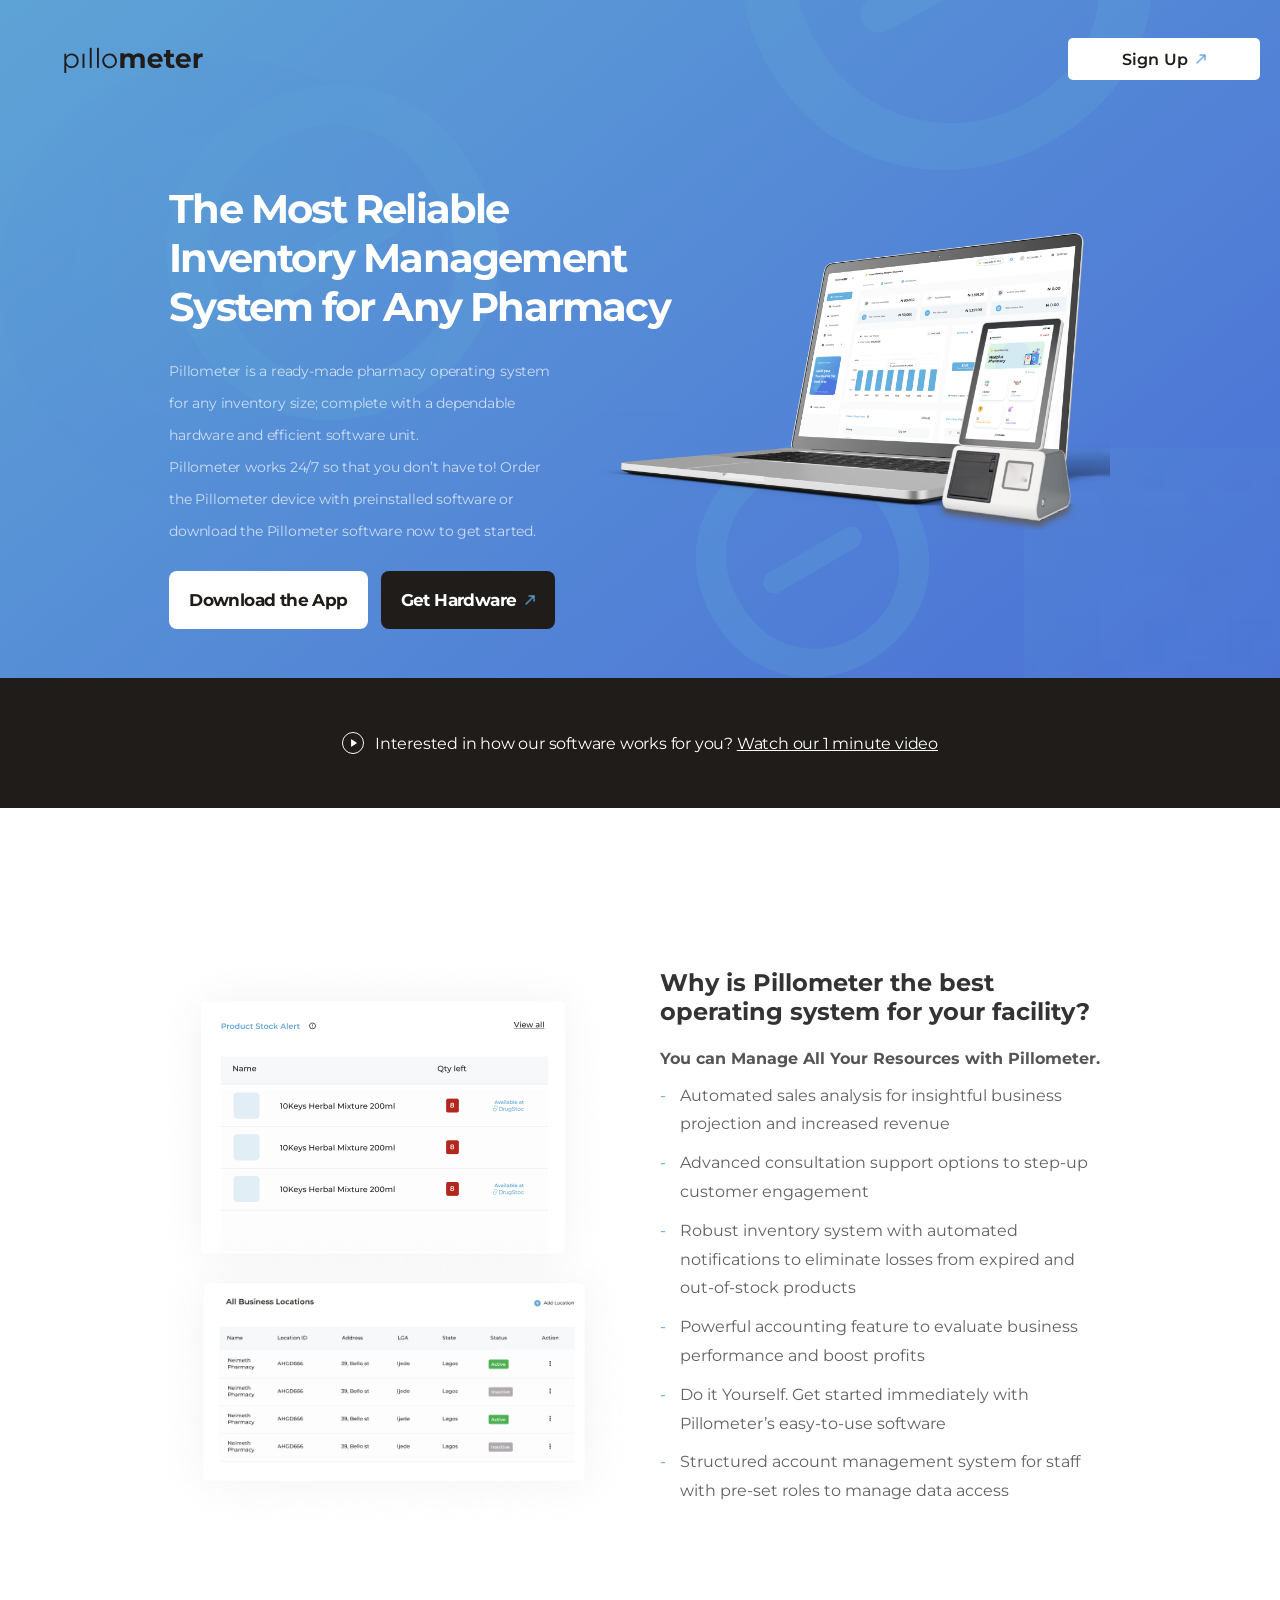
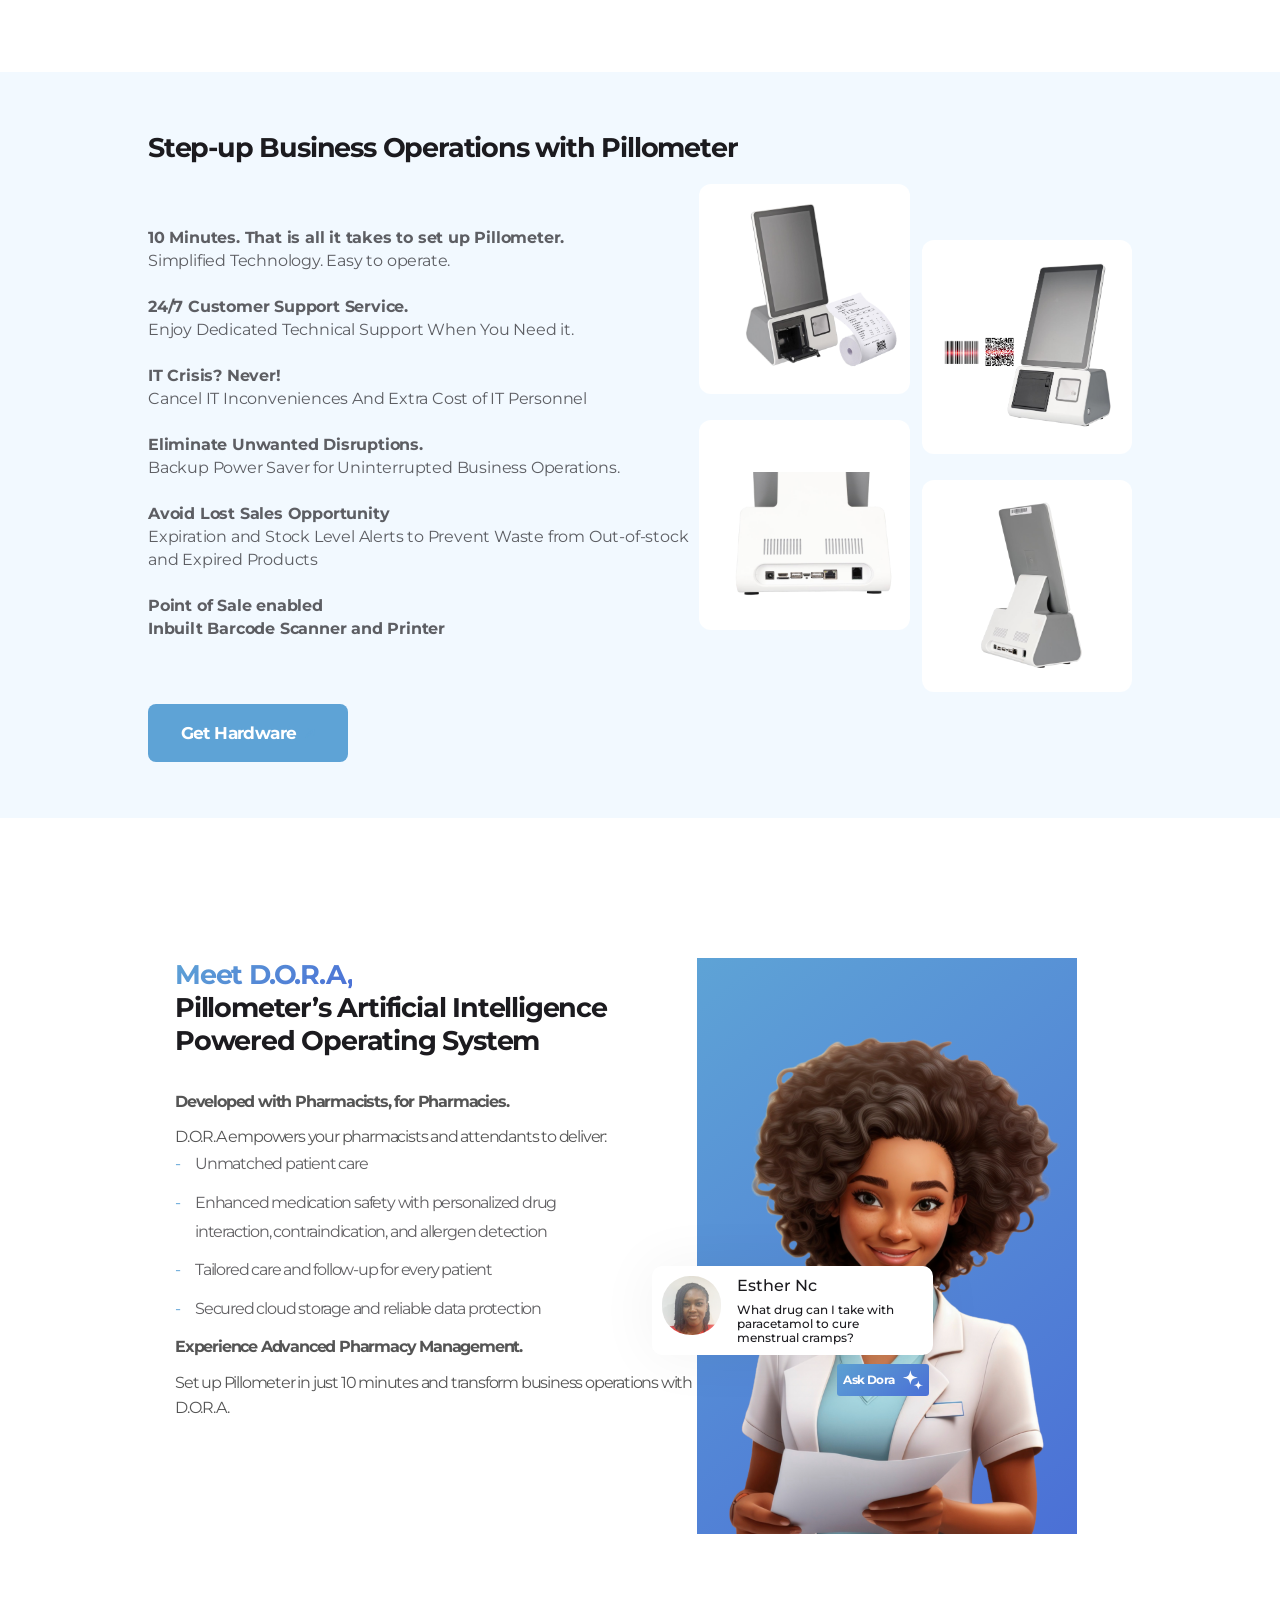
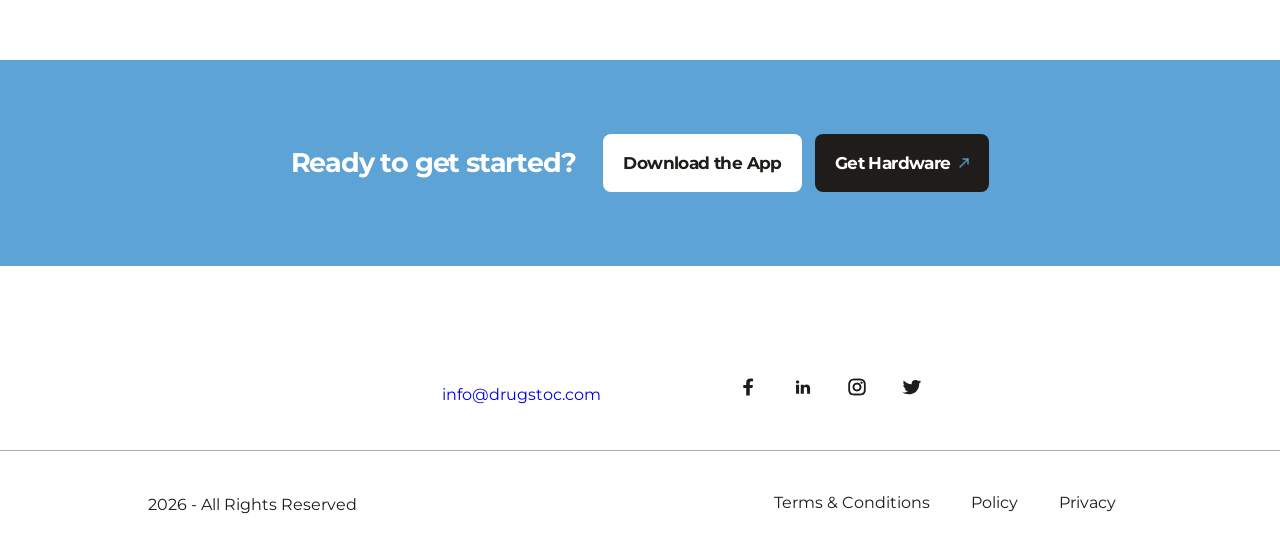
==== index.html @ f0942d3d "fix: sign up button on mobile view opening appropriate link and ask dora button fully clickable" ====
<!doctype html>
<html lang="en">
  <head>
    <meta charset="utf-8" />
    <link rel="icon" href="public/favicon.ico" />
    <title>Pillometer</title>
    <meta name="viewport" content="width=device-width, initial-scale=1.0, maximum-scale=1.0, user-scalable=no">
    <meta name="theme-color" content="#000000" />
    <meta
      name="description"
      content="Discover Pillometer, the ultimate pharmacy operating system designed for seamless inventory management. Watch our video to see how it can transform your pharmacy's efficiency."
    />
    <link rel="stylesheet" type="text/css" href="./css/index.css" />
  </head>
  <body>
    <div class="pillometer-landing">
      <div>
        <div class="mobile__header">
          <img src="public/images/img_v1_wordmark_dark.svg" alt="Brand Image" class="mobile__logo" />
          <button
            class="mobile__header__button"
            onclick="
              window.open(
                'https://admin.pillometer.com/select-signup',
                '_blank'
              )
            "
          >
            Sign Up &nbsp; <img src="public/images/vector.png" width="5" height="5" alt="" title=""/>
          </button>
        </div>
        <!-- hero section -->
        <div class="hero">
          <div class="row-pillometer">
            <div class="stack-view">
              <div class="column-view">
                <div class="column container-xs">
                  <img src="public/images/img_group_48096270.png" alt="Image" class="column__image" />
                </div>
                <div class="section-3">
                  <div class="section__view"></div>
                  <div class="section__content-2">
                    <div class="section__header">
                      <img src="public/images/img_v1_wordmark_dark.svg" alt="Brand Image" class="section__logo" />
                      <button
                        class="section__preorder-button ui button material_theme_sys_light_on_primary size-xs fill"
                        onclick="
                          window.open(
                            'https://admin.pillometer.com/select-signup',
                            '_blank'
                          )
                        "
                      >
                        Sign Up &nbsp; <img src="public/images/vector.png" width="10" height="10" alt="" title=""/>
                      </button>
                    </div>
                    <div class="container-xs">
                      <div class="section__description-column">
                        <h1 class="section__title ui heading size-heading4xl">
                          The Most Reliable<br />Inventory Management<br />System for Any Pharmacy
                        </h1>
                        <p class="section__subtitle ui text size-text2xl">
                          Pillometer is a ready-made pharmacy operating system for any inventory size; complete with a
                          dependable hardware and efficient software unit.<br />
                          Pillometer works 24/7 so that you don’t have to! Order the Pillometer device with preinstalled software or 
                          download the Pillometer software now to get started.
                        </p>
                        <div class="call-to-action__buttons">
                          <button
                            class="services-section__button ui button material_theme_sys_light_on_primary size-sm fill round"
                            onclick="openAppropriateLink()"
                          >
                            Download the App
                          </button>
                          <button
                            class="services-section__button ui button re_branding_colors_rebranding_color_black size-sm fill round"
                            onclick="
                              window.open(
                                'https://forms.gle/WuCHsr2H6U8ATSou6',
                                '_blank'
                              )
                            "
                          >
                            Get Hardware &nbsp; <img src="public/images/vector.png" width="10" height="10" alt="" title=""/>
                          </button>
                        </div>
                        <div class="mobile-hero-images">
                          <img src="public/images/img_186_copy_1.png" class="mobile-laptop-img" />
                          <img src="public/images/img_pillometer_device.png" class="mobile-pillometer-img" />
                        </div>
                      </div>
                    </div>
                  </div>
                </div>
              </div>
              <div class="hero-images">
                <div class="column-1">
                  <img src="public/images/img_186_copy_1.png" alt="Image Copy" class="laptop-image" />
                  <img src="public/images/img_group_48096268.svg" alt="Primary Image" class="column__image--bottom" />
                </div>
                <img src="public/images/img_ellipse_37.png" alt="Image" class="image_two" />
              </div>
              <img src="public/images/img_group_48096268.svg" alt="Image Three" class="image__three" />
              <img
                src="public/images/img_pillometer_device.png"
                alt="Pillometer Image"
                class="pillometer__device-image"
              />
            </div>
          </div>
        </div>

        <!-- video explanation section -->
        <div class="row_one">
          <div class="section">
            <div class="section__menu">
              <img src="public/images/img_overflow_menu.svg" alt="Overflow Menu Image" class="section__menu-icon" />
              <p class="section__description-1 ui text size-textxl">
                <span class="section__description-span-4"> Interested in how our software works for you?&nbsp;</span>
                <a href="#" class="section__description-span-5"> Watch our 1 minute video</a>
              </p>
            </div>
          </div>
        </div>

        <!-- product alert section -->
        <div class="row_two container">
          <div class="left">
            <img src="public/images/product-stock.png" class="product-stock" alt="Image 1">
            <img src="public/images/business-loc.png" class="business-loc" alt="Image 2">
          </div>
          <div class="right">
            <h2>Why is Pillometer the best operating system for your facility?</h2>
            <p class="bold-text">You can Manage All Your Resources with Pillometer.</p>
            <ul class="unordered-list">
              <li>Automated sales analysis for insightful business projection and increased revenue</li>
              <li>Advanced consultation support options to step-up customer engagement</li>
              <li>Robust inventory system with automated notifications to eliminate losses from expired and out-of-stock products</li>
              <li>Powerful accounting feature to evaluate business performance and boost profits</li>
              <li>Do it Yourself. Get started immediately with Pillometer’s easy-to-use software</li>
              <li>Structured account management system for staff with pre-set roles to manage data access</li>
            </ul>
          </div>
        </div>
        
        <!-- services overview section -->
        <div class="row_three">
          <div class="services">
            <div class="services-section container-xs">
              <div class="services-section__column">
                
                <div class="services-section__images-row-mobile">
                  <div class="services-section__images-column">
                    <div class="services-section__image-container">
                      <img
                        src="public/images/img_printer_2022_03_24_10_12_53.png"
                        alt="Printer Image"
                        class="services-section__image--printer"
                      />
                    </div>
                    <div class="services-section__image-container-1">
                      <img
                        src="public/images/img_photo_2022_03_24_10_12_53.png"
                        alt="Photo Image"
                        class="services-section__image--photo"
                      />
                    </div>
                  </div>
                  <div class="services-section__images-column-1">
                    <div class="services-section__image-container-2">
                      <img
                        src="public/images/img_scanner_2022_03_24_10_12_53.png"
                        alt="Scanner Image"
                        class="services-section__image--scanner"
                      />
                    </div>
                    <div class="services-section__image-container-3">
                      <img
                        src="public/images/img_photo_2022_03_24_10_12_51.png"
                        alt="Second Photo Image"
                        class="services-section__image--photo-1"
                      />
                    </div>
                  </div>
                </div>

                <h2 class="services-section__title ui heading size-heading3xl">
                  Step-up Business Operations with Pillometer
                </h2>
                <div class="services-section__content">
                  <div class="services-section__content-column">
                    <p class="description__text ui text size-textxl">
                      <span class="services-section__description-span">
                        10 Minutes. That is all it takes to set up Pillometer.<br
                      /></span>
                      <span class="services-section__description-span-1">
                        Simplified Technology. Easy to operate.<br /><br
                      /></span>
                      <span class="services-section__description-span"> 24/7 Customer Support Service. <br /></span>
                      <span class="services-section__description-span-1">
                        Enjoy Dedicated Technical Support When You Need it.<br /><br
                      /></span>
                      <span class="services-section__description-span"> IT Crisis? Never!<br /></span>
                      <span class="services-section__description-span-1">
                        Cancel IT Inconveniences And Extra Cost of IT Personnel<br /><br
                      /></span>
                      <span class="services-section__description-span"> Eliminate Unwanted Disruptions. <br /></span>
                      <span class="services-section__description-span-1">
                        Backup Power Saver for Uninterrupted Business Operations.<br /><br
                      /></span>
                      <span class="services-section__description-span"> Avoid Lost Sales Opportunity <br /></span>
                      <span class="services-section__description-span-1">
                        Expiration and Stock Level Alerts to Prevent Waste from Out-of-stock and Expired Products<br /><br
                      /></span>
                      <span class="services-section__description-span">
                        Point of Sale enabled<br />Inbuilt Barcode Scanner and Printer<br
                      /></span>
                    </p>
                  </div>
                  <div class="services-section__images-row">
                    <div class="services-section__images-column">
                      <div class="services-section__image-container">
                        <img
                          src="public/images/img_printer_2022_03_24_10_12_53.png"
                          alt="Printer Image"
                          class="services-section__image--printer"
                        />
                      </div>
                      <div class="services-section__image-container-1">
                        <img
                          src="public/images/img_photo_2022_03_24_10_12_53.png"
                          alt="Photo Image"
                          class="services-section__image--photo"
                        />
                      </div>
                    </div>
                    <div class="services-section__images-column-1">
                      <div class="services-section__image-container-2">
                        <img
                          src="public/images/img_scanner_2022_03_24_10_12_53.png"
                          alt="Scanner Image"
                          class="services-section__image--scanner"
                        />
                      </div>
                      <div class="services-section__image-container-3">
                        <img
                          src="public/images/img_photo_2022_03_24_10_12_51.png"
                          alt="Second Photo Image"
                          class="services-section__image--photo-1"
                        />
                      </div>
                    </div>
                  </div>
                </div>
                <button
                  class="services-section__button ui button re_branding_colors_rebranding_color size-sm fill round"
                  onclick="
                    window.open(
                      'https://forms.gle/WuCHsr2H6U8ATSou6',
                      '_blank'
                    )
                  "
                >
                  Get Hardware &nbsp; <img src="public/images/vector.png" width="10" height="10" alt="" title=""/>
                </button>
              </div>
            </div>
          </div>
        </div>

        <!-- ai introduction section -->
        <div class="row_four">
          <div class="section-2 container-xs">
            <div class="section__description ui">
              <h2 class="ui heading size-heading3xl">
                <span class="section__description-span">
                  Meet D.O.R.A, <br />
                </span>
                <span>Pillometer’s Artificial Intelligence Powered Operating System</span>
              </h2>
              <p class="description ui text size-textxl">
                <p class="bold-text">Developed with Pharmacists, for Pharmacies.</p>
                <p class="description-text">D.O.R.A empowers your pharmacists and attendants to deliver:</p>
                <ul class="unordered-list description-list">
                  <li>Unmatched patient care</li>
                  <li>Enhanced medication safety with personalized drug interaction, contraindication, and allergen detection</li>
                  <li>Tailored care and follow-up for every patient</li>
                  <li>Secured cloud storage and reliable data protection</li>
                </ul>
                <p class="bold-text">Experience Advanced Pharmacy Management.</p>
                <p class="description-text">Set up Pillometer in just 10 minutes and transform business operations with D.O.R.A.</p>
              </p>
            </div>
            <div class="section__content-1">
              <div class="section__content__stack">
                <img src="public/images/img_rectangle_16.png" alt="Feature Image" class="section__content__image" />
                <div class="section__content__actions" id="ask-dora-container">
                  <button id="ask-dora-button" class="section__content__button ui button heading size-heading2xl">Ask Dora</button>
                  <img src="public/images/img_christmas_stars.svg" alt="" class="section__content__icon" aria-hidden="true" />
                </div>
              </div>
              <div class="section__testimonials-1">
                <div class="section__testimonials__column--image">
                  <img src="public/images/img_whatsapp_image_2024_04_04.png" alt="Whatsapp Image" class="section__testimonials__image" />
                </div>
                <div class="section__testimonials__column--text">
                  <p class="section__testimonials__author ui text size-textxl">Esther Nc</p>
                  <h4 class="section__testimonials__message ui heading size-textlg">
                    What drug can I take with paracetamol to cure menstrual cramps?
                  </h4>
                </div>
              </div>
            </div>
          </div>
        </div>

        <!-- call to action section -->
        <div class="row_five">
          <div class="cta">
            <div class="call-to-action container-xs">
              <h2 class="call-to-action__title ui heading size-heading3xl">Ready to get started?</h2>
              <div class="call-to-action__buttons">
                <button
                  class="services-section__button ui button material_theme_sys_light_on_primary size-sm fill round"
                  onclick="openAppropriateLink()"
                >
                  Download the App
                </button>
                <button
                  class="services-section__button ui button re_branding_colors_rebranding_color_black size-sm fill round"
                  onclick="
                    window.open(
                      'https://forms.gle/WuCHsr2H6U8ATSou6',
                      '_blank'
                    )
                  "
                >
                  Get Hardware &nbsp; <img src="public/images/vector.png" width="10" height="10" alt="" title=""/>
                </button>
              </div>
            </div>
          </div>
        </div>
      </div>

      <!-- footer section -->
      <footer class="footer">
        <div class="footer__contact-info">
          <p class="footer__email ui text size-textxl"><a href="mailto:info@drugstoc.com">info@drugstoc.com</a></p>
          <div class="footer__social-media">
            <img
              src="public/images/img_facebook.svg"
              onclick="
                window.open(
                  'https://www.facebook.com/drugstocehub/',
                  '_blank'
                )
              "
              alt="Facebook Icon"
              class="footer__icon--facebook" />
            <img
              src="public/images/img_link.svg"
              onclick="
                window.open(
                  'https://ng.linkedin.com/company/drugstoc',
                  '_blank'
                )
              "
              alt="Linkedin Icon"
              class="footer__icon--linkedin" />
            <img
              src="public/images/img_info.svg"
              onclick="
                window.open(
                  'https://www.instagram.com/drugstoc/?hl=en',
                  '_blank'
                )
              "
              alt="Instagram Icon"
              class="footer__icon--linkedin" />
            <img
              src="public/images/img_trash.svg"
              onclick="
                window.open(
                  'https://twitter.com/DrugStocHQ',
                  '_blank'
                )
              "
              alt="Twitter Icon"
              class="footer__icon--facebook" />
            <!-- <img src="public/images/img_profile.svg" alt="Profile Icon" class="footer__icon--facebook" /> -->
          </div>
        </div>
        <div class="footer__divider"></div>
        <div class="footer__column--legal container-xs">
          <div class="footer__legal-info">
            <p id="footer-year" class="footer__copyright ui text size-textxl"></p>
            <ul class="footer__links">
              <li>
                <a href="#" class="terms-link-link">
                  <p class="ui text size-textxl">Terms & Conditions</p>
                </a>
              </li>
              <li>
                <a href="Policy" target="_blank" rel="noreferrer">
                  <p class="ui text size-textxl">Policy</p>
                </a>
              </li>
              <li>
                <a href="Privacy" target="_blank" rel="noreferrer" class="privacy-link-link">
                  <p class="ui text size-textxl">Privacy</p>
                </a>
              </li>
            </ul>
          </div>
        </div>
      </footer>
    </div>
  </body>

  <script>
    document.getElementById('footer-year').innerHTML = `${new Date().getFullYear()} - All Rights Reserved`;
    
    const resizeActionsBottomPosition = () => {
      const actions = document.querySelector('.section__content__actions');
      const button = document.getElementById('ask-dora-button');
      let bottomPosition;

      if (button.innerText === 'Restart') {
        if (window.innerWidth >= 1700) {
          bottomPosition = '4%';
        } else if (window.innerWidth <= 550) {
          bottomPosition = '11%';
        } else if (window.innerWidth <= 800) {
          bottomPosition = '8%';
        } else if (window.innerWidth <= 1050) {
          bottomPosition = '6.5%';
        } else {
          bottomPosition = '8%';
        }
      } else {
        if (window.innerWidth <= 550) {
          bottomPosition = '30%';
        } else if (window.innerWidth <= 800) {
          bottomPosition = '23%';
        } else {
          bottomPosition = '24%';
        }
      }
      actions.style.bottom = bottomPosition;
    };

    document.getElementById('ask-dora-container').addEventListener('click', function() {
      const sectionContent = document.querySelector('.section__content-1');
      const button = document.getElementById('ask-dora-button');

      if (button.innerText === 'Ask Dora') {
        // Add new testimonial
        const newTestimonial = document.createElement('div');
        newTestimonial.className = 'section__testimonials-2 fade-in';
        newTestimonial.innerHTML = `
          <div class="section__testimonials__column--image">
            <img src="public/images/img_rectangle_16_copy.png" alt="Whatsapp Image" class="section__testimonials__image" />
          </div>
          <div class="section__testimonials__column--text">
            <p class="section__testimonials__author ui text size-textxl">Dora</p>
            <h4 class="section__testimonials__message ui heading size-textlg">
              Felvin is a very good option, given that the patient is below 40 years.
            </h4>
          </div>
        `;

        sectionContent.appendChild(newTestimonial);

        // Update CSS for section__content__actions
        button.innerText = 'Restart';
        resizeActionsBottomPosition();
      } else {
        // Remove new testimonials with fade-out effect
        const newTestimonial = document.querySelector('.section__testimonials-2');

        if (newTestimonial) {
          newTestimonial.classList.remove('fade-in');
          newTestimonial.classList.add('fade-out');
          newTestimonial.addEventListener('animationend', () => {
            if (newTestimonial.parentElement) {
              sectionContent.removeChild(newTestimonial);
            }
          });
        }

        // Revert CSS for section__content__actions
        button.innerText = 'Ask Dora';
        resizeActionsBottomPosition();
      }
    });

    window.addEventListener('resize', resizeActionsBottomPosition);

    function openAppropriateLink() {
      const userAgent = navigator.userAgent || navigator.vendor || window.opera;

      if (/android/i.test(userAgent)) {
        // Android device
        window.open('https://play.google.com/store/search?q=pillometer&c=apps&hl=en_US', '_blank');
      } else if (/iPad|iPhone|iPod/.test(userAgent) && !window.MSStream) {
        // iOS device
        window.open('https://apps.apple.com/us/app/pillometer/id6502710017', '_blank');
      } else {
        // Fallback or unknown device
        window.open('https://play.google.com/store/search?q=pillometer&c=apps&hl=en_US', '_blank');
      }
    }
  </script>
</html>
---- css/index.css ----
body {
  margin: 0;
  padding: 0;
  font-family: Montserrat;
}

* {
  box-sizing: border-box;
  line-height: normal;
  font-family: inherit;
  margin: unset;
}

a {
  text-decoration: none;
  display: block;
}

ul {
  margin: 0;
  margin-inline: unset !important;
  padding: 0;
  list-style: none;
}

img {
  max-width: 100%;
  height: auto;
}

[type="text"],
input:where(:not([type])),
[type="email"],
[type="url"],
[type="password"],
[type="number"],
[type="date"],
[type="datetime-local"],
[type="month"],
[type="search"],
[type="tel"],
[type="time"],
[type="week"],
[multiple],
textarea,
select,
button {
  appearance: none;
  background-color: transparent;
  border-color: unset;
  border-width: 0;
  border-radius: unset;
  padding: unset;
  font-size: unset;
  line-height: unset;
  color: inherit;
}
input:focus-visible,
[multiple]:focus-visible,
textarea:focus-visible,
select:focus-visible {
  outline: none;
}

.pillometer-landing {
  gap: 104px;
  background-color: #ffffff;
  display: flex;
  width: 100%;
  flex-direction: column;
}

@media screen and (max-width: 1440px) {
  .pillometer-landing {  
    gap: 104px;
  }
}

@media screen and (max-width: 1050px) {
  .pillometer-landing {  
    gap: 78px;
  }
}

@media screen and (max-width: 550px) {
  .pillometer-landing {  
    gap: 52px;
  }
}

.hero {
  height: 678px;
  background-image: url(../public/images/img_hero.png);
  background-size: cover;
  background-repeat: no-repeat;
}

@media screen and (max-width: 1050px) {
  .hero {
    height: auto;
  }
}

.row-pillometer {
  height: 678px;
  background-image: url(../public/images/img_group_9.png);
  background-size: cover;
  background-repeat: no-repeat;
}

@media screen and (max-width: 1050px) {
  .row-pillometer {
    height: 800px;
  }
}
@media screen and (max-width: 550px) {
  .row-pillometer {
    height: 750px;
  }
}
@media screen and (max-width: 350px) {
  .row-pillometer {
    height: 875px;
  }
}

.stack-view {
  height: 678px;
  background: linear-gradient(141deg, #5ea3d6, #4b70d6);
  position: relative;
  align-content: flex-end;
}

@media screen and (max-width: 1050px) {
  .stack-view {
    height: 800px;
  }
}
@media screen and (max-width: 550px) {
  .stack-view {
    height: 750px;
  }
}

@media screen and (max-width: 350px) {
  .stack-view {
    height: 875px;
  }
}

.column-view {
  flex: 1;
  display: flex;
  flex-direction: column;
  align-items: center;
  position: absolute;
  top: 0px;
  right: 0px;
  left: 0px;
  margin: auto;
}

.column {
  padding-left: 56px;
  padding-right: 132px;
  z-index: 1;
  position: relative;
  display: flex;
  flex-direction: column;
  align-items: end;
}

@media screen and (max-width: 1440px) {
  .column {
    padding-right: 32px;
    padding: 0;
  }
}

@media screen and (max-width: 1050px) {
  .column {
    display: none;
  }
}

@media screen and (max-width: 550px) {
  .column {
    padding-left: 16px;
    padding-right: 16px;
  }
}

.column__image {
  height: 170px;
  width: 40%;
}

.section-3 {
  margin-top: -132px;
  position: relative;
  width: 96%;
  display: flex;
  justify-content: center;
  align-items: start;
}

@media screen and (max-width: 1440px) {
  .section-3 {
    width: 100%;
    padding: 0;
    padding-right: 20px;
  }
}

@media screen and (max-width: 1050px) {
  .section-3 {
    flex-direction: column;
    width: 100%;
    padding: 20px;
  }
}

.section__view {
  height: 448px;
  margin-top: 20px;
  backdrop-filter: opacity(0.5);
  filter: blur(1000px);
  width: 448px;
  border-radius: 224px;
}

@media screen and (max-width: 1050px) {
  .section__view {
    height: 148px;
  }
}
@media screen and (max-width: 550px) {
  .section__view {
    width: 0;
    height: 120px;
    visibility: hidden;
  }
}

.section__content-2 {
  margin-left: -400px;
  gap: 104px;
  align-self: center;
  position: relative;
  display: flex;
  flex: 1;
  flex-direction: column;
  align-items: center;
}

@media screen and (max-width: 1440px) {
  .section__content-2 {
    gap: 104px;
  }
}

@media screen and (max-width: 1050px) {
  .section__content-2 {
    align-self: stretch;
    gap: 78px;
    margin-left: 0px;
  }
}

@media screen and (max-width: 550px) {
  .section__content-2 {  
    gap: 52px;
  }
}

.mobile__header {
  display: none;
}

@media screen and (max-width: 550px) {
  .mobile__header {
    align-self: stretch;
    display: flex;
    justify-content: space-between;
    align-items: center;
    gap: 20px;
    padding: 10px;
  }
}

.mobile__logo {
  height: 14px;
}

.mobile__header__button {
  font-size: 8px;
  border: 1px solid #000000;
  height: 21px;
  width: 96.5px;
  border-radius: 2.5px;
  z-index: 5;
}

.section__header {
  align-self: stretch;
  display: flex;
  justify-content: space-between;
  align-items: center;
  gap: 20px;
}

@media screen and (max-width: 550px) {
  .section__header {
    display: none;
  }
}

.section__logo {
  height: 28px;
}

.section__preorder-button {
  letter-spacing: 0.1px;
  font-weight: 600;
  min-width: 192px;
  border-radius: 5px;
  z-index: 5;
}

.section__description-column {
  gap: 24px;
  display: flex;
  flex-direction: column;
}

@media screen and (max-width: 550px) {
  .section__description-column {
    margin-top: 24px;
  }
}

.section__title {
  color: #ffffff !important;
  letter-spacing: -1.8px;
  z-index: 5;
}

@media screen and (max-width: 1050px) {
  .section__title {
    font-size: 32px;
    font-size: 26px;
    text-align: center;
  }
}

.section__subtitle {
  color: #ffffffb2 !important;
  letter-spacing: -0.2px;
  width: 44%;
  line-height: 32px;
  z-index: 5;
}

@media screen and (max-width: 1440px) {
  .section__subtitle {
    width: 40%;
  }
}

@media screen and (max-width: 1050px) {
  .section__subtitle {
    width: 100%;
    font-size: 10px;
    text-align: center;
  }
}

.hero-images {
  flex: 1;
  display: flex;
  align-items: center;
  margin-left: auto;
  margin-right: auto;
}

@media screen and (max-width: 1050px) {
  .hero-images {
    flex-direction: column;
  }
}

.column-1 {
  z-index: 2;
  flex: 1;
  position: relative;
  display: flex;
  flex-direction: column;
  align-items: end;
}

.laptop-image {
  height: 334px;
  z-index: 3;
  width: 46%;
  position: relative;
  object-fit: contain;
}

@media screen and (max-width: 1050px) {
  .laptop-image {
    visibility: hidden;
  }
}

@media screen and (min-width: 1800px) {
  .laptop-image {
    height: 334px;
  }
}

@media screen and (min-width: 2500px) {
  .laptop-image {
    height: 334px;
  }
}

.column__image--bottom {
  height: 236px;
  margin-top: -96px;
  margin-right: 120px;
  position: relative;
  width: 32%;
}

@media screen and (max-width: 1050px) {
  .column__image--bottom {
    margin-right: 0px;
  }
}

.image_two {
  height: 230px;
  margin-left: -86px;
  align-self: end;
  position: relative;
  width: 20%;
  object-fit: cover;
}

@media screen and (max-width: 1050px) {
  .image_two {
    align-self: auto;
    width: 100%;
    margin-left: 0px;
  }
}

@media screen and (max-width: 550px) {
  .image_two {
    display: none;
  }
}

.image__three {
  height: 384px;
  z-index: 4;
  width: 26%;
  position: absolute;
  left: 13%;
  top: 9%;
  margin: auto;
}

.pillometer__device-image {
  height: 254px;
  z-index: 5;
  width: 18%;
  position: absolute;
  object-fit: contain;
  bottom: 20%;
  right: 12%;
  margin: auto;
}

@media screen and (max-width: 1050px) {
  .pillometer__device-image {
    visibility: hidden;
  }
}
@media screen and (min-width: 1800px) {
  .pillometer__device-image {
    height: 254px;
    right: 20%;
  }
}

.row_one {
  height: 96px;
  padding-top: 34px;
  padding-bottom: 34px;
  background-image: url(../public/images/img_group_23.png);
  background-size: cover;
  background-repeat: no-repeat;
  display: flex;
  justify-content: center;
  align-items: center;
}

@media screen and (max-width: 1440px) {
  .row_one {
    height: auto;
  }
}

@media screen and (max-width: 1050px) {
  .row_one {
    height: auto;
  }
}

@media screen and (max-width: 550px) {
  .row_one {
    padding-top: 16px;
    padding-bottom: 16px;
  }
}

.section {
  padding-left: 56px;
  padding-right: 56px;
  display: flex;
  justify-content: center;
}

@media screen and (max-width: 1440px) {
  .section {
    padding: 20px;
  }
}

@media screen and (max-width: 1050px) {
  .section {
    padding-left: 20px;
    padding-right: 20px;
    padding: 20px;
  }
}

@media screen and (max-width: 550px) {
  .section {
    padding-left: 8px;
    padding-right: 8px;
  }
}

.section__menu {
  gap: 11px;
  display: flex;
}

.section__menu-icon {
  height: 22px;
  width: 22px;
}

.section__description-1 {
  color: #ffffff !important;
  letter-spacing: -0.2px;
  display: flex;
  justify-content: center;
  align-items: center;
}

.section__description-span-4 {
  color: #ffffff;
}

.section__description-span-5 {
  color: #ffffff;
  text-decoration: underline;
}

.row_two {
  margin-top: 120px;
}

@media screen and (max-width: 768px) {
  .row_two {
    margin-top: 80px;
  }
}

@media screen and (max-width: 550px) {
  .row_two {
    margin-top: 20px;
  }
}

.left, .right {
  flex: 1;
  padding: 20px;
}

.left {
  position: relative;
  width: 100%;
  padding-bottom: 50%;
}

.product-stock, .business-loc {
  position: absolute;
  height: auto;
  max-width: 100%;
}

.product-stock {
  left: 0;
  top: 0;
  z-index: 1;
}

.business-loc {
  right: 0;
  bottom: 0;
  z-index: 2;
}

@media screen and (min-width: 1700px) {
  .left {
    padding-bottom: 30%;
  }

  .product-stock {
    width: 60%;
  }

  .business-loc {
    width: 65%;
  }
}

@media screen and (max-width: 768px) {
  .left {
    padding-bottom: 70%;
  }

  .product-stock {
    width: 80%;
  }

  .business-loc {
    width: 85%;
  }
}

@media screen and (max-width: 550px) {
  .left {
    padding-bottom: 80%;
  }

  .product-stock, .business-loc {
    width: 90%;
  }
}

@media screen and (max-width: 768px) {
  .right {
    position: relative;
  }
}

.right h2 {
  font-size: 24px;
  color: #333;
  margin-bottom: 20px;
}

@media screen and (max-width: 550px) {
  .right h2 {
    font-size: 16px;
  }
}

.bold-text {
  font-size: 16px;
  font-weight: 700;
  margin-bottom: 10px;
  color: #555;
  line-height: 1.6;
}

@media screen and (max-width: 550px) {
  .bold-text {
    font-size: 8px;
  }
}

.unordered-list {
  list-style-type: none;
  padding: 0;
  color: #1c1b1fb2;
}

.unordered-list li {
  margin-bottom: 10px;
  padding-left: 20px;
  position: relative;
  line-height: 1.8;
}

@media screen and (max-width: 550px) {
  .unordered-list li {
    font-size: 8px;
  }
}

.unordered-list li::before {
  content: "-";
  position: absolute;
  left: 0;
  color: #5EA3D6;
}

.row_three {
  margin-top: 116px;
}

@media screen and (max-width: 768px) {
  .row_three {
    margin-top: 80px;
  }
}

@media screen and (max-width: 550px) {
  .row_three {
    margin-top: 20px;
  }
}

.services {
  padding-top: 92px;
  padding-bottom: 92px;
  background-color: #f2f9ff;
  display: flex;
  justify-content: center;
}

@media screen and (max-width: 1440px) {
  .services {
    padding-top: 32px;
    padding-bottom: 32px;
  }
}

@media screen and (max-width: 1050px) {
  .services {
    padding-top: 20px;
    padding-bottom: 20px;
  }
}

@media screen and (max-width: 550px) {
  .services {
    padding-top: 16px;
    padding-bottom: 16px;
  }
}

.services-section {
  margin-bottom: 4px;
  display: flex;
  justify-content: center;
}

@media screen and (max-width: 1440px) {
  .services-section {
    padding: 20px;
  }
}

@media screen and (max-width: 1050px) {
  .services-section {
    padding: 20px;
  }
}

.services-section__column {
  width: 100%;
  display: flex;
  flex-direction: column;
  gap: 12px;
}

.services-section__title {
  letter-spacing: -1.2px;
  line-height: 48px;
}

@media screen and (max-width: 1050px) {
  .services-section__title {
    font-size: 26px;
  }
}

@media screen and (max-width: 550px) {
  .services-section__title {
    line-height: 24px;
    font-size: 24px;
  }
}

.services-section__content {
  display: flex;
  align-items: start;
}

@media screen and (max-width: 550px) {
  .services-section__content {
    flex-direction: column;
  }
}

.services-section__content-column {
  margin-top: 42px;
  gap: 36px;
  display: flex;
  flex: 1;
  flex-direction: column;
  align-items: start;
}

@media screen and (max-width: 1050px) {
  .services-section__content-column {
    align-self: stretch;
  }
}

@media screen and (max-width: 550px) {
  .services-section__content-column {
    gap: 8px;
    align-self: auto;
    margin-top: 14px;
  }
}

.services-section__images-row-mobile {
  display: none;
}

@media screen and (max-width: 550px) {
  .services-section__images-row-mobile {
    display: flex;
    gap: 12px;
    display: flex;
    width: 100%;
    align-items: start;
  }
}

.services-section__images-row {
  gap: 12px;
  display: flex;
  width: 44%;
  align-items: start;
}

@media screen and (max-width: 1050px) {
  .services-section__images-row {
    width: 40%;
  }
}

@media screen and (max-width: 550px) {
  .services-section__images-row {
    display: none;
  }
}

.services-section__images-column {
  margin-bottom: 62px;
  gap: 26px;
  display: flex;
  width: 100%;
  flex-direction: column;
  align-items: end;
}

.services-section__image-container {
  padding-top: 10px;
  padding-bottom: 10px;
  background-color: #ffffff;
  width: 86%;
  display: flex;
  flex-direction: column;
  align-items: end;
  border-radius: 12px;
}

@media screen and (max-width: 1440px) {
  .services-section__image-container {
    width: 100%;
  }
}

@media screen and (max-width: 1050px) {
  .services-section__image-container {
    width: 100%;
  }
}

.services-section__image--printer {
  height: 182px;
  margin-bottom: 8px;
  width: 86%;
  object-fit: contain;
}

.services-section__image-container-1 {
  padding-left: 16px;
  padding-right: 16px;
  background-color: #ffffff;
  width: 86%;
  display: flex;
  flex-direction: column;
  align-items: end;
  border-radius: 12px;
}

@media screen and (max-width: 1440px) {
  .services-section__image-container-1 {
    width: 100%;
  }
}

@media screen and (max-width: 1050px) {
  .services-section__image-container-1 {
    width: 100%;
  }
}

.services-section__image--photo {
  height: 158px;
  margin-top: 52px;
  width: 90%;
  object-fit: contain;
}

.services-section__images-column-1 {
  gap: 26px;
  align-self: end;
  display: flex;
  width: 100%;
  flex-direction: column;
}

.services-section__image-container-2 {
  background-color: #ffffff;
  padding: 12px;
  border-radius: 12px;
}

.services-section__image--scanner {
  height: 186px;
  width: 186px;
  object-fit: contain;
}

.services-section__image-container-3 {
  background-color: #ffffff;
  padding: 10px;
  border-radius: 12px;
}

.services-section__image--photo-1 {
  height: 188px;
  width: 188px;
  object-fit: contain;
}

.row_four {
  height: 576px;
  margin-top: 120px;
  position: relative;
  align-content: flex-end;
}

@media screen and (max-width: 1440px) {
  .row_four {
    height: auto;
  }
}

@media screen and (max-width: 1050px) {
  .row_four {
    height: auto;
  }
}

@media screen and (max-width: 768px) {
  .row_four {
    margin-top: 80px;
  }
}

.description {
  color: #1c1b1fb2 !important;
  margin-top: 6%;
  letter-spacing: -0.2px;
  line-height: 23px;
}

.description-text {
  color: #555;
  line-height: 1.6;
}

.description-list {
  width: 80%;
}

.section-2 {
  display: flex;
  justify-content: center;
  align-items: start;
  margin-bottom: auto;
  left: 0px;
  bottom: 0px;
  right: 0px;
  top: 0px;
  height: max-content;
}

@media screen and (max-width: 1440px) {
  .section-2 {
    padding: 20px;
  }
}

@media screen and (max-width: 1050px) {
  .section-2 {
    position: relative;
    padding: 20px;
    display: flex;
    flex-direction: column-reverse;
    gap: 16px;
  }
}

/* @media screen and (max-width: 550px) {
  .section-2 {
    display: flex;
    flex-direction: column-reverse;
    gap: 16px;
  }
} */

.section__description {
  letter-spacing: -1.2px;
  width: 54%;
  line-height: 44px;
}

@media screen and (max-width: 1440px) {
  .section__description {
    width: 54%;
  }
}

@media screen and (max-width: 1050px) {
  .section__description {
    width: 100%;
    font-size: 16px;
  }
}

.section__description-span-1 {
  color: #1c1b1f;
}

.section__description-span-2 {
  color: transparent;
  text-transform: capitalize;
  background: linear-gradient(141deg, #5ea3d6, #4b70d6);
  background-clip: text;
}

.section__content-1 {
  height: 576px;
  margin-left: -54px;
  align-self: center;
  position: relative;
  width: 46%;
}

@media screen and (max-width: 1050px) {
  .section__content-1 {
    width: 100%;
    margin-left: 0px;
  }
}

@media screen and (max-width: 550px) {
  .section__content-1 {
    height: auto;
  }
}

.section__content__stack {
  max-height: 576px;
  background: linear-gradient(141deg, #5ea3d6, #4b70d6);
  width: 84%;
  position: absolute;
  align-content: center;
  right: 28px;
  bottom: 0px;
  top: 0px;
  margin-top: auto;
  margin-bottom: auto;
}

@media screen and (max-width: 1440px) {
  .section__content__stack {
    height: auto;
  }
}

@media screen and (max-width: 1050px) {
  .section__content__stack {
    right: 0;
    align-items: center;
  }
}

@media screen and (max-width: 550px) {
  .section__content__stack {
    width: 100%;
    right: 0;
    position: relative;
    align-items: center;
  }
}

@media screen and (min-width: 1700px) {
  .section__content__stack {
    width: 60%;
  }
}

.section__content__image {
  height: 576px;
  flex: 1;
  object-fit: cover;
  margin-left: auto;
  margin-right: auto;
}

@media screen and (max-width: 1050px) {
  .section__content__image {
    object-fit: fill;
    height: 576px;
  }
}

@media screen and (max-width: 550px) {
  .section__content__image {
    object-fit: fill;
    height: auto;
  }
}

.section__content__actions {
  gap: 8px;
  background: linear-gradient(141deg, #5ea3d6, #4b70d6);
  display: flex;
  align-items: center;
  position: absolute;
  bottom: 24%;
  left: 37%;
  padding: 6px;
  margin: auto;
  border-radius: 3px;
}

@media screen and (min-width: 1700px) {
  .section__content__actions {
    left: 20%;
  }
}
@media screen and (max-width: 1050px) {
  .section__content__actions {
    bottom: 23%;
    left: 33%;
  }
}

@media screen and (max-width: 550px) {
  .section__content__actions {
    bottom: 30%;
    left: 35%;
  }
}

.section__content__button {
  color: #ffffff !important;
  letter-spacing: -0.6px;
}

.section__content__icon {
  height: 20px;
  width: 20px;
}

@keyframes fadeIn {
  from {
    opacity: 0;
    transform: translateY(20px);
  }
  to {
    opacity: 1;
    transform: translateY(0);
  }
}

@keyframes fadeOut {
  from {
    opacity: 1;
    transform: translateY(0);
  }
  to {
    opacity: 0;
    transform: translateY(20px);
  }
}

.fade-in {
  animation: fadeIn 0.5s ease-in-out forwards;
}

.fade-out {
  animation: fadeOut 0.5s ease-in-out forwards;
}

.section__testimonials-1 {
  bottom: 31%;
}

@media screen and (max-width: 1050px) {
  .section__testimonials-1 {
    bottom: 30%;
  }
}

@media screen and (max-width: 550px) {
  .section__testimonials-1 {
    bottom: 40%;
  }
}

.section__testimonials-2 {
  bottom: 15%;
  background: linear-gradient(141deg, #5ea3d6, #4b70d6);
}

@media screen and (max-width: 1050px) {
  .section__testimonials-2 {
    bottom: 13%;
  }
}
@media screen and (max-width: 768px) {
  .section__testimonials-2 {
    bottom: 14%;
  }
}
@media screen and (max-width: 550px) {
  .section__testimonials-2 {
    bottom: 20%;
  }
}
@media screen and (min-width: 1700px) {
  .section__testimonials-2 {
    bottom: 11%;
  }
}

.section__testimonials-1, .section__testimonials-2 {
  gap: 16px;
  background-color: #ffffff;
  box-shadow: 0 0 57px 3px #1313130c;
  width: 62%;
  display: flex;
  justify-content: center;
  position: absolute;
  left: 0px;
  padding: 10px;
  margin: auto;
  border-radius: 10px;
}

@media screen and (max-width: 550px) {
  .section__testimonials-1, .section__testimonials-2 {
    gap: 4px;
  }
}

.section__testimonials__column--image {
  display: flex;
  justify-content: center;
  width: 59px;
  height: 59px;
  border-radius: 28px;
}

@media screen and (max-width: 550px) {
  .section__testimonials__column--image {
    display: flex;
    width: 29.5px;
    height: 29.5px;
  }
}

.section__testimonials__image {
  object-fit: cover;
  border-radius: 28px;
  width: 100%;
  background-color: #ffffff;
}

@media screen and (max-width: 1440px) {
  .section__testimonials__image {
    height: auto;
  }
}

@media screen and (max-width: 1050px) {
  .section__testimonials__image {
    height: auto;
  }
}

.section__testimonials__column--text {
  gap: 8px;
  align-self: end;
  display: flex;
  flex: 1;
  flex-direction: column;
  align-items: start;
}

.section__testimonials__author {
  font-weight: 500 !important;
}

.section__testimonials-1 .section__testimonials__author {
  color: #1c1b1f !important;
}

.section__testimonials-2 .section__testimonials__author, .section__testimonials-2 .section__testimonials__message {
  color: #ffffff !important;
}

.section__testimonials__message {
  line-height: 14px;
}

.row_five {
  margin-top: 106px;
}

.cta {
  padding-top: 54px;
  padding-bottom: 54px;
  background-color: #5ea3d6;
  display: flex;
  justify-content: center;
}

@media screen and (max-width: 1050px) {
  .cta {
    padding-top: 20px;
    padding-bottom: 20px;
  }
}

@media screen and (max-width: 550px) {
  .cta {
    padding-top: 16px;
    padding-bottom: 16px;
  }
}

.call-to-action {
  padding-left: 56px;
  padding-right: 56px;
  gap: 28px;
  display: flex;
  justify-content: center;
  align-items: center;
}

@media screen and (max-width: 1440px) {
  .call-to-action {
    padding: 20px;
  }
}

@media screen and (max-width: 1050px) {
  .call-to-action {
    flex-direction: column;
    padding-left: 20px;
    padding-right: 20px;
    padding: 20px;
  }
}

@media screen and (max-width: 550px) {
  .call-to-action {
    padding-left: 16px;
    padding-right: 16px;
  }
}

.call-to-action__title {
  color: #ffffff !important;
  letter-spacing: -1.2px;
}

@media screen and (max-width: 1050px) {
  .call-to-action__title {
    font-size: 26px;
  }
}

@media screen and (max-width: 550px) {
  .call-to-action__title {
    font-size: 24px;
  }
}

.footer {
  flex-direction: column;
  display: flex;
  align-items: center;
}

.footer__contact-info {
  margin-right: 18px;
  display: flex;
  justify-content: space-between;
  align-items: center;
  gap: 20px;
}

@media screen and (max-width: 1050px) {
  .footer__contact-info {
    width: 100%;
    margin-right: 0px;
    padding-right: 20px;
    padding-left: 20px;
  }
}

.footer__email {
  align-self: end;
}

@media screen and (max-width: 768px) {
  .footer__email {
    align-self: auto;
  }
}

.footer__social-media {
  width: 24%;
  display: flex;
  justify-content: space-between;
  gap: 20px;
}

@media screen and (max-width: 768px) {
  .footer__social-media {
    width: auto;
    gap: 8px;
  }
}

.footer__divider {
  height: 1px;
  margin-top: 46px;
  background-color: #aeaaae;
  align-self: stretch;
  width: 100%;
}

.footer__column--legal {
  margin-top: 14px;
}

@media screen and (max-width: 1440px) {
  .footer__column--legal {
    padding: 20px;
  }
}

@media screen and (max-width: 1050px) {
  .footer__column--legal {
    padding: 20px;
  }
}

.footer__legal-info {
  display: flex;
  justify-content: space-between;
  align-items: start;
  gap: 20px;
}

@media screen and (max-width: 1050px) {
  .footer__legal-info {
    flex-direction: column-reverse;
  }
}

.footer__copyright {
  margin-top: 10px;
}

@media screen and (max-width: 1050px) {
  .footer__copyright {
    align-self: center;
  }
}

.footer__links {
  align-self: center;
  width: 38%;
  display: flex;
  justify-content: space-between;
  align-items: start;
  flex-wrap: wrap;
  gap: 20px;
  padding: 8px 16px;
}

@media screen and (max-width: 768px) {
  .footer__links {
    width: auto;
  }
}

.terms-link-link {
  margin-bottom: 6px;
}

.privacy-link-link {
  margin-right: 6px;
}

@media screen and (max-width: 1440px) {
  .privacy-link-link {
    margin-right: 0px;
  }
}

@media screen and (max-width: 1050px) {
  .privacy-link-link {
    margin-right: 0px;
  }
}

.call-to-action__buttons {
  gap: 13px;
  display: flex;
  z-index: 5;
}

@media screen and (max-width: 1050px) {
  .call-to-action__buttons {
    display: flex;
    justify-content: center;
    align-items: center;
  }
}

.services-section__button {
  letter-spacing: -0.6px;
  font-weight: 700;
  max-width: 200px;
}

.description__text {
  color: #1c1b1fb2 !important;
  letter-spacing: -0.2px;
  line-height: 23px;
}

.services-section__description-span {
  color: #1c1b1fb2;
  font-weight: 700;
}

.services-section__description-span-1 {
  color: #1c1b1fb2;
}

.section__description-span {
  color: transparent;
  background: linear-gradient(141deg, #5ea3d6, #4b70d6);
  background-clip: text;
}

.call-to-action__button--download {
  letter-spacing: -0.6px;
  font-weight: 600;
  min-width: 200px;
}

.mobile-hero-images {
  display: none;
}

@media screen and (max-width: 1050px) {
  .mobile-hero-images {
    display: flex;
    position: relative;
  }

  .mobile-laptop-img {
    display: flex;
    z-index: 5;
    position: absolute;
    width: 266px;
    height: 143px;
    left: 25%;
  }

  .mobile-pillometer-img {
    display: flex;
    z-index: 5;
    position: absolute;
    width: 110px;
    height: 109px;
    top: 30px;
    left: 50%;
  }
}

@media screen and (max-width: 768px) {
  .mobile-laptop-img {
    left: 20%;
  }

  .mobile-pillometer-img {
    left: 50%;
  }
}

@media screen and (max-width: 550px) {
  .mobile-laptop-img {
    left: 10px;
  }

  .mobile-pillometer-img {
    left: 210px;
  }
}

@media screen and (max-width: 350px) {
  .mobile-pillometer-img {
    display: flex;
    z-index: 5;
    position: absolute;
    width: 110px;
    height: 109px;
    top: 30px;
    left: 160px;
  }
}

.footer__icon--linkedin {
  height: 34px;
  width: 34px;
}

.footer__icon--facebook {
  height: 34px;
}

.ui.button.round {
  border-radius: 8px;
}

.ui.button.size-xs {
  height: 42px;
  padding-left: 34px;
  padding-right: 34px;
  font-size: 16px;
}

.ui.button.size-sm {
  height: 58px;
  padding-left: 20px;
  padding-right: 20px;
  font-size: 17px;
}

@media screen and (max-width: 550px) {
  .ui.button.size-sm {
    width: 120px;
    height: 34.5px;
    padding-left: 10px;
    padding-right: 10px;
    font-size: 8.5px;
  }
}

.ui.button.fill.re_branding_colors_rebranding_color {
  background-color: #5ea3d6;
  color: #ffffff;
}

.ui.button.fill.re_branding_colors_rebranding_color_black {
  background-color: #1f1c19;
  color: #ffffff;
}

.ui.button.fill.material_theme_sys_light_on_primary {
  background-color: #ffffff;
  color: #1f1c19;
}

.ui.button {
  text-align: center;
  display: flex;
  cursor: pointer;
  flex-direction: row;
  align-items: center;
  justify-content: center;
  white-space: nowrap;
}

/*------Text CSS------*/
.ui.text.size-textxl {
  font-size: 16px;
  font-weight: 400;
  font-style: normal;
}

@media screen and (max-width: 550px) {
  .ui.text.size-textxl {
    font-size: 8px;
  }
}

.ui.text.size-text2xl {
  font-size: 16px;
  font-weight: 400;
  font-style: normal;
}

@media screen and (max-width: 1440px) {
  .ui.text.size-text2xl {
    font-size: 14px;
  }
}

.ui.text {
  color: #1f1c19;
  font-family: Montserrat;
}

/*------Heading CSS------*/
.ui.heading.size-textxs {
  font-size: 5px;
  font-weight: 500;
  font-style: bold;
}

.ui.heading.size-texts {
  font-size: 6px;
  font-weight: 500;
  font-style: bold;
}

.ui.heading.size-textmd {
  font-size: 7px;
  font-weight: 500;
  font-style: bold;
}

.ui.heading.size-textlg {
  font-size: 12px;
  font-weight: 500;
  font-style: bold;
}

@media screen and (max-width: 550px) {
  .ui.heading.size-textlg {
    font-size: 6px;
  }
}

.ui.heading.size-headingxs {
  font-size: 4px;
  font-weight: 600;
  font-style: bold;
}

.ui.heading.size-headings {
  font-size: 5px;
  font-weight: 600;
  font-style: bold;
}

.ui.heading.size-headingmd {
  font-size: 6px;
  font-weight: 600;
  font-style: bold;
}

.ui.heading.size-headinglg {
  font-size: 7px;
  font-weight: 600;
  font-style: bold;
}

.ui.heading.size-headingxl {
  font-size: 9px;
  font-weight: 600;
  font-style: bold;
}

.ui.heading.size-heading2xl {
  font-size: 12px;
  font-weight: 700;
  font-style: bold;
}

@media screen and (max-width: 550px) {
  .ui.heading.size-heading2xl {
    font-size: 6px;
  }
}

.ui.heading.size-heading3xl {
  font-size: 32px;
  font-weight: 700;
  font-style: bold;
}

@media screen and (max-width: 1440px) {
  .ui.heading.size-heading3xl {
    font-size: 27px;
  }
}

@media screen and (max-width: 1050px) {
  .ui.heading.size-heading3xl {
    font-size: 30px;
  }
}

@media screen and (max-width: 550px) {
  .ui.heading.size-heading3xl {
    font-size: 16px;
  }
}

.ui.heading.size-heading4xl {
  font-size: 48px;
  font-weight: 700;
  font-style: bold;
}

@media screen and (max-width: 1440px) {
  .ui.heading.size-heading4xl {
    font-size: 40px;
  }
}

@media screen and (max-width: 1050px) {
  .ui.heading.size-heading4xl {
    font-size: 44px;
  }
}

@media screen and (max-width: 550px) {
  .ui.heading.size-heading4xl {
    font-size: 24px;
  }
}

.ui.heading {
  color: #1c1b1f;
  font-family: Montserrat;
}

.container {
  display: flex;
  flex-wrap: wrap;
  justify-content: center;
  padding: 20px;
  margin-left: auto;
  margin-right: auto;
}

@media screen and (max-width: 1200px) {
  .container {
    flex-direction: column;
  }
}

.container-xs {
  margin-left: auto;
  margin-right: auto;
}

.container, .container-xs {
  width: 100%;
  max-width: 80%;
}

@media screen and (min-width: 2500px) {
  .container, .container-xs {
    max-width: 60%;
  }
}

@font-face {
  font-display: swap;
  font-style: normal;
  src: url("../public/fonts/MontserratSemiBold.ttf");
  font-family: "Montserrat";
  font-weight: 600;
}
@font-face {
  font-display: swap;
  font-style: normal;
  src: url("../public/fonts/MontserratBold.ttf");
  font-family: "Montserrat";
  font-weight: 700;
}
@font-face {
  font-display: swap;
  font-style: normal;
  src: url("../public/fonts/MontserratRegular.ttf");
  font-family: "Montserrat";
  font-weight: 400;
}
@font-face {
  font-display: swap;
  font-style: normal;
  src: url("../public/fonts/MontserratMedium.ttf");
  font-family: "Montserrat";
  font-weight: 500;
}
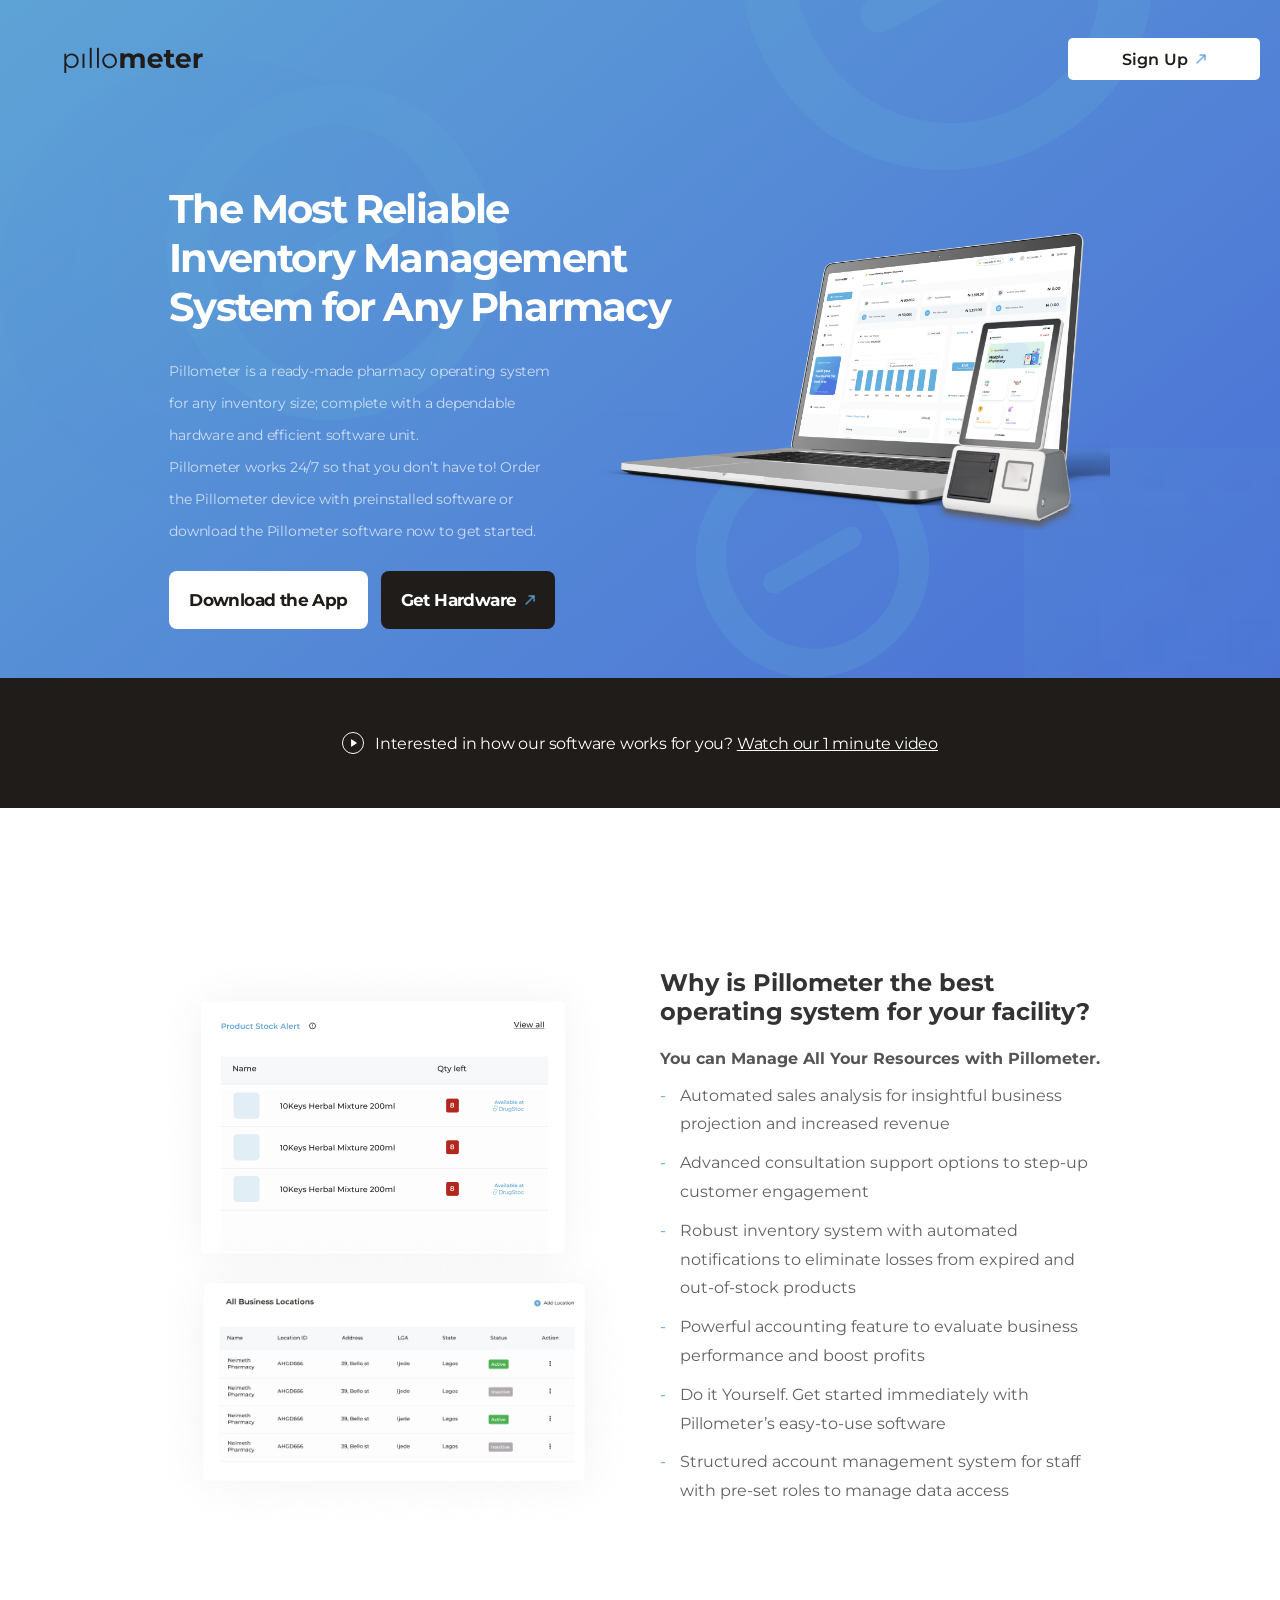
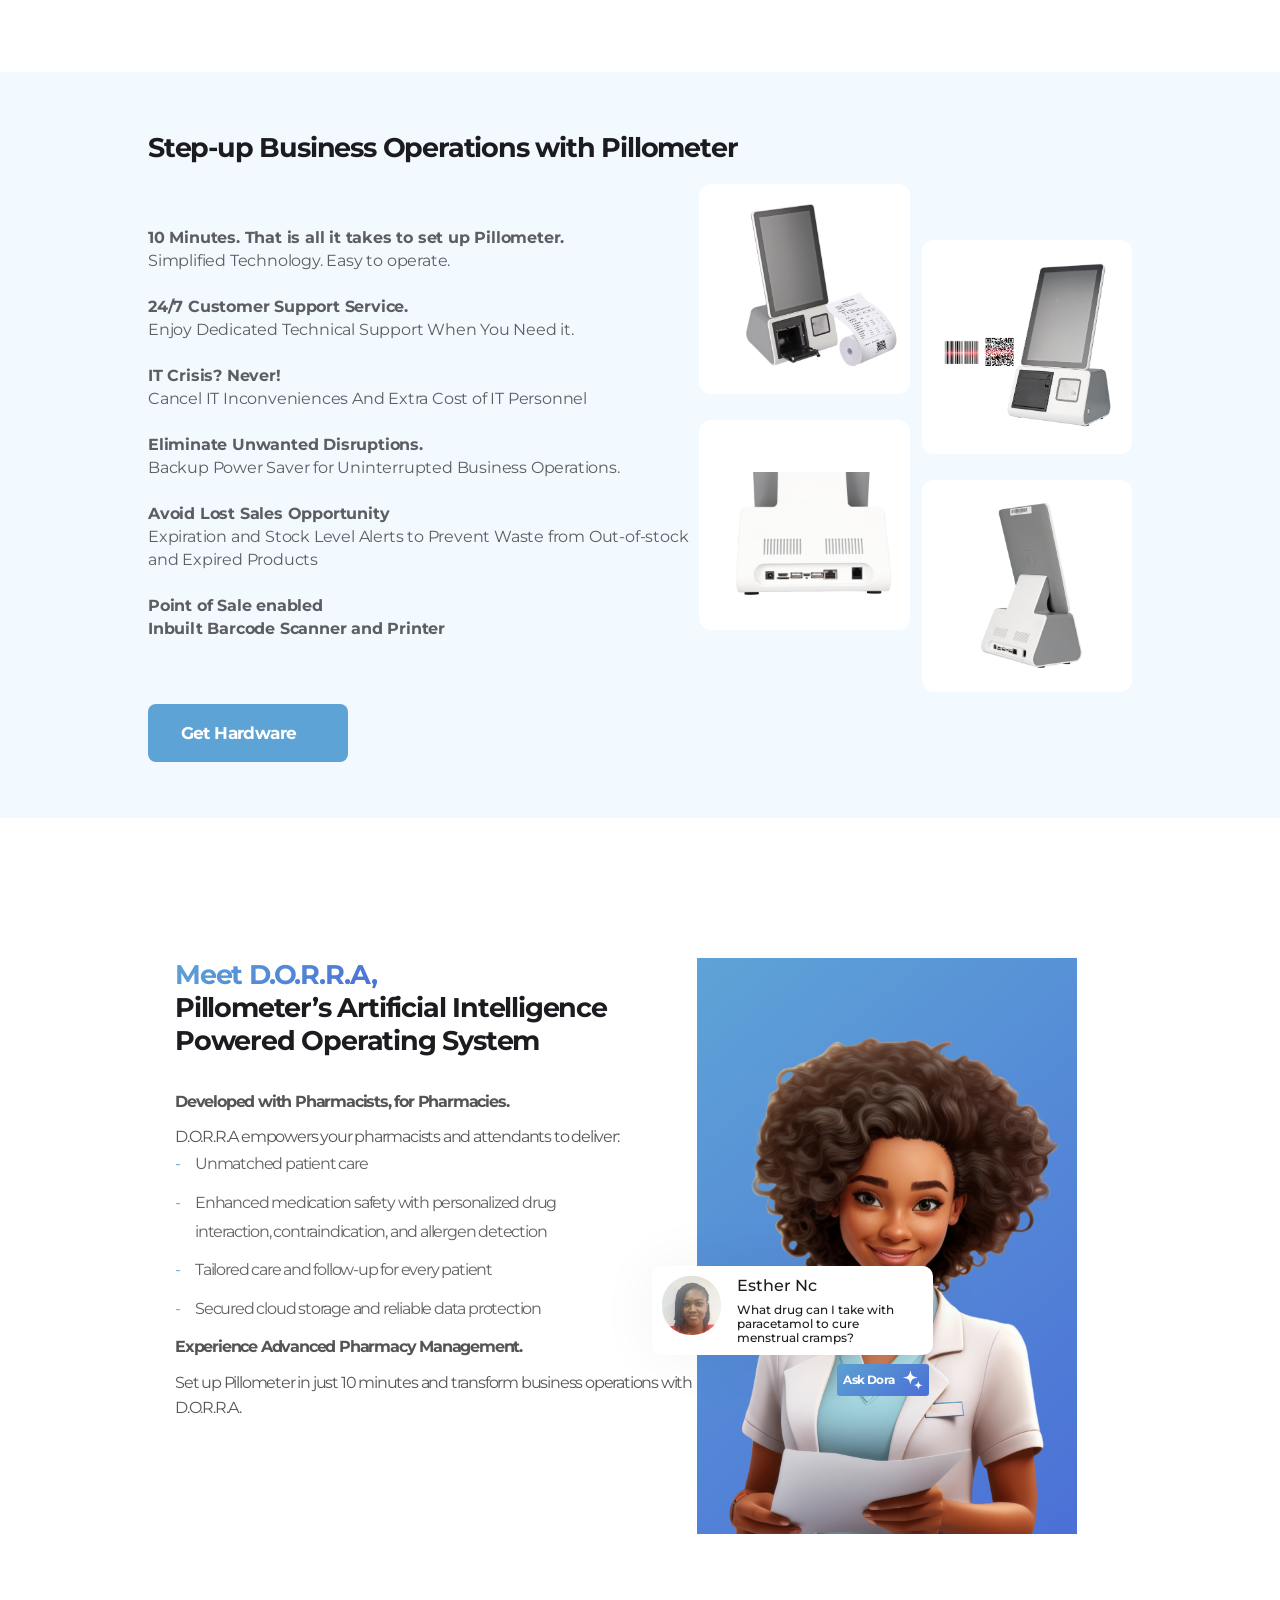
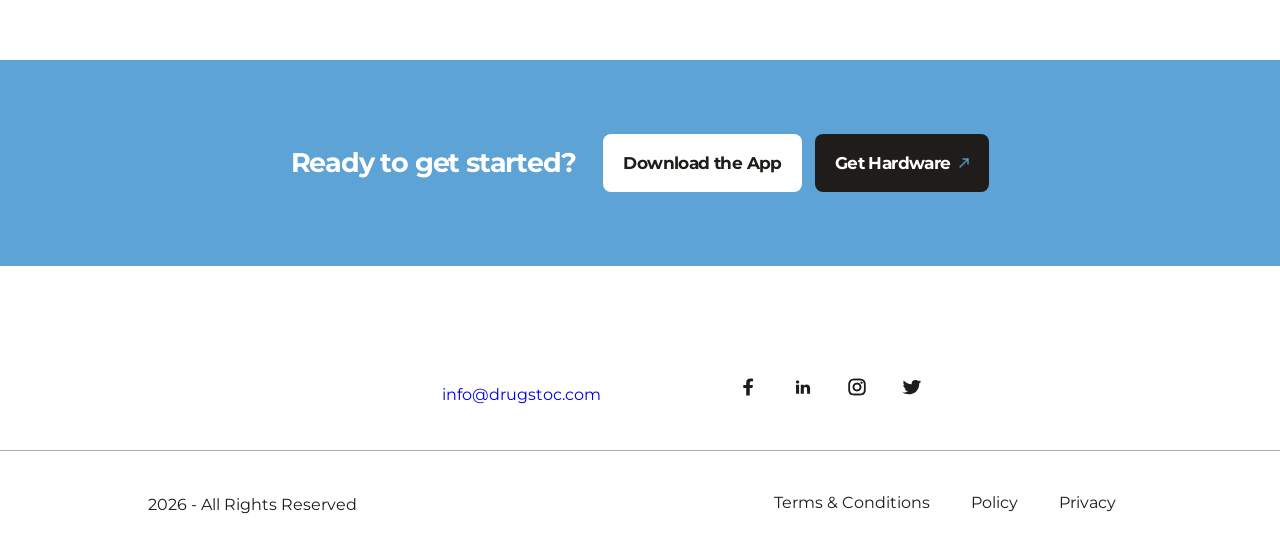
==== commit 7d32bc38: "Updated AI name" ====
--- a/index.html
+++ b/index.html
@@ -117,7 +117,9 @@
               <img src="public/images/img_overflow_menu.svg" alt="Overflow Menu Image" class="section__menu-icon" />
               <p class="section__description-1 ui text size-textxl">
                 <span class="section__description-span-4"> Interested in how our software works for you?&nbsp;</span>
-                <a href="#" class="section__description-span-5"> Watch our 1 minute video</a>
+                <a href="https://www.youtube.com/watch?v=KUdXfP92lE8&t=1s" target="_blank" class="section__description-span-5"> 
+                  Watch our 1 minute video
+                </a>
               </p>
             </div>
           </div>
@@ -274,13 +276,13 @@
             <div class="section__description ui">
               <h2 class="ui heading size-heading3xl">
                 <span class="section__description-span">
-                  Meet D.O.R.A, <br />
+                  Meet D.O.R.R.A, <br />
                 </span>
                 <span>Pillometer’s Artificial Intelligence Powered Operating System</span>
               </h2>
               <p class="description ui text size-textxl">
                 <p class="bold-text">Developed with Pharmacists, for Pharmacies.</p>
-                <p class="description-text">D.O.R.A empowers your pharmacists and attendants to deliver:</p>
+                <p class="description-text">D.O.R.R.A empowers your pharmacists and attendants to deliver:</p>
                 <ul class="unordered-list description-list">
                   <li>Unmatched patient care</li>
                   <li>Enhanced medication safety with personalized drug interaction, contraindication, and allergen detection</li>
@@ -288,7 +290,7 @@
                   <li>Secured cloud storage and reliable data protection</li>
                 </ul>
                 <p class="bold-text">Experience Advanced Pharmacy Management.</p>
-                <p class="description-text">Set up Pillometer in just 10 minutes and transform business operations with D.O.R.A.</p>
+                <p class="description-text">Set up Pillometer in just 10 minutes and transform business operations with D.O.R.R.A.</p>
               </p>
             </div>
             <div class="section__content-1">
@@ -430,7 +432,7 @@
         if (window.innerWidth >= 1700) {
           bottomPosition = '4%';
         } else if (window.innerWidth <= 550) {
-          bottomPosition = '11%';
+          bottomPosition = '5%';
         } else if (window.innerWidth <= 800) {
           bottomPosition = '8%';
         } else if (window.innerWidth <= 1050) {
@@ -440,7 +442,7 @@
         }
       } else {
         if (window.innerWidth <= 550) {
-          bottomPosition = '30%';
+          bottomPosition = '20%';
         } else if (window.innerWidth <= 800) {
           bottomPosition = '23%';
         } else {
--- a/css/index.css
+++ b/css/index.css
@@ -1046,14 +1046,6 @@
   }
 }
 
-/* @media screen and (max-width: 550px) {
-  .section-2 {
-    display: flex;
-    flex-direction: column-reverse;
-    gap: 16px;
-  }
-} */
-
 .section__description {
   letter-spacing: -1.2px;
   width: 54%;
@@ -1127,16 +1119,14 @@
 @media screen and (max-width: 1050px) {
   .section__content__stack {
     right: 0;
-    align-items: center;
   }
 }
 
 @media screen and (max-width: 550px) {
   .section__content__stack {
-    width: 100%;
     right: 0;
     position: relative;
-    align-items: center;
+    margin-left: auto;
   }
 }
 
@@ -1195,8 +1185,8 @@
 
 @media screen and (max-width: 550px) {
   .section__content__actions {
-    bottom: 30%;
-    left: 35%;
+    bottom: 20%;
+    left: 50%;
   }
 }
 
@@ -1208,6 +1198,13 @@
 .section__content__icon {
   height: 20px;
   width: 20px;
+}
+
+@media screen and (max-width: 550px) {
+  .section__content__icon {
+    height: 10px;
+    width: 10px;
+  }
 }
 
 @keyframes fadeIn {
@@ -1252,7 +1249,7 @@
 
 @media screen and (max-width: 550px) {
   .section__testimonials-1 {
-    bottom: 40%;
+    bottom: 30%;
   }
 }
 
@@ -1273,7 +1270,7 @@
 }
 @media screen and (max-width: 550px) {
   .section__testimonials-2 {
-    bottom: 20%;
+    bottom: 15%;
   }
 }
 @media screen and (min-width: 1700px) {
@@ -1298,7 +1295,9 @@
 
 @media screen and (max-width: 550px) {
   .section__testimonials-1, .section__testimonials-2 {
+    padding: 4px;
     gap: 4px;
+    width: 80%;
   }
 }
 
@@ -1346,6 +1345,12 @@
   align-items: start;
 }
 
+@media screen and (max-width: 550px) {
+  .section__testimonials__column--text {
+    gap: 2px;
+  }
+}
+
 .section__testimonials__author {
   font-weight: 500 !important;
 }
@@ -1360,6 +1365,12 @@
 
 .section__testimonials__message {
   line-height: 14px;
+}
+
+@media screen and (max-width: 550px) {
+  .section__testimonials__message {
+    line-height: 8px;
+  }
 }
 
 .row_five {
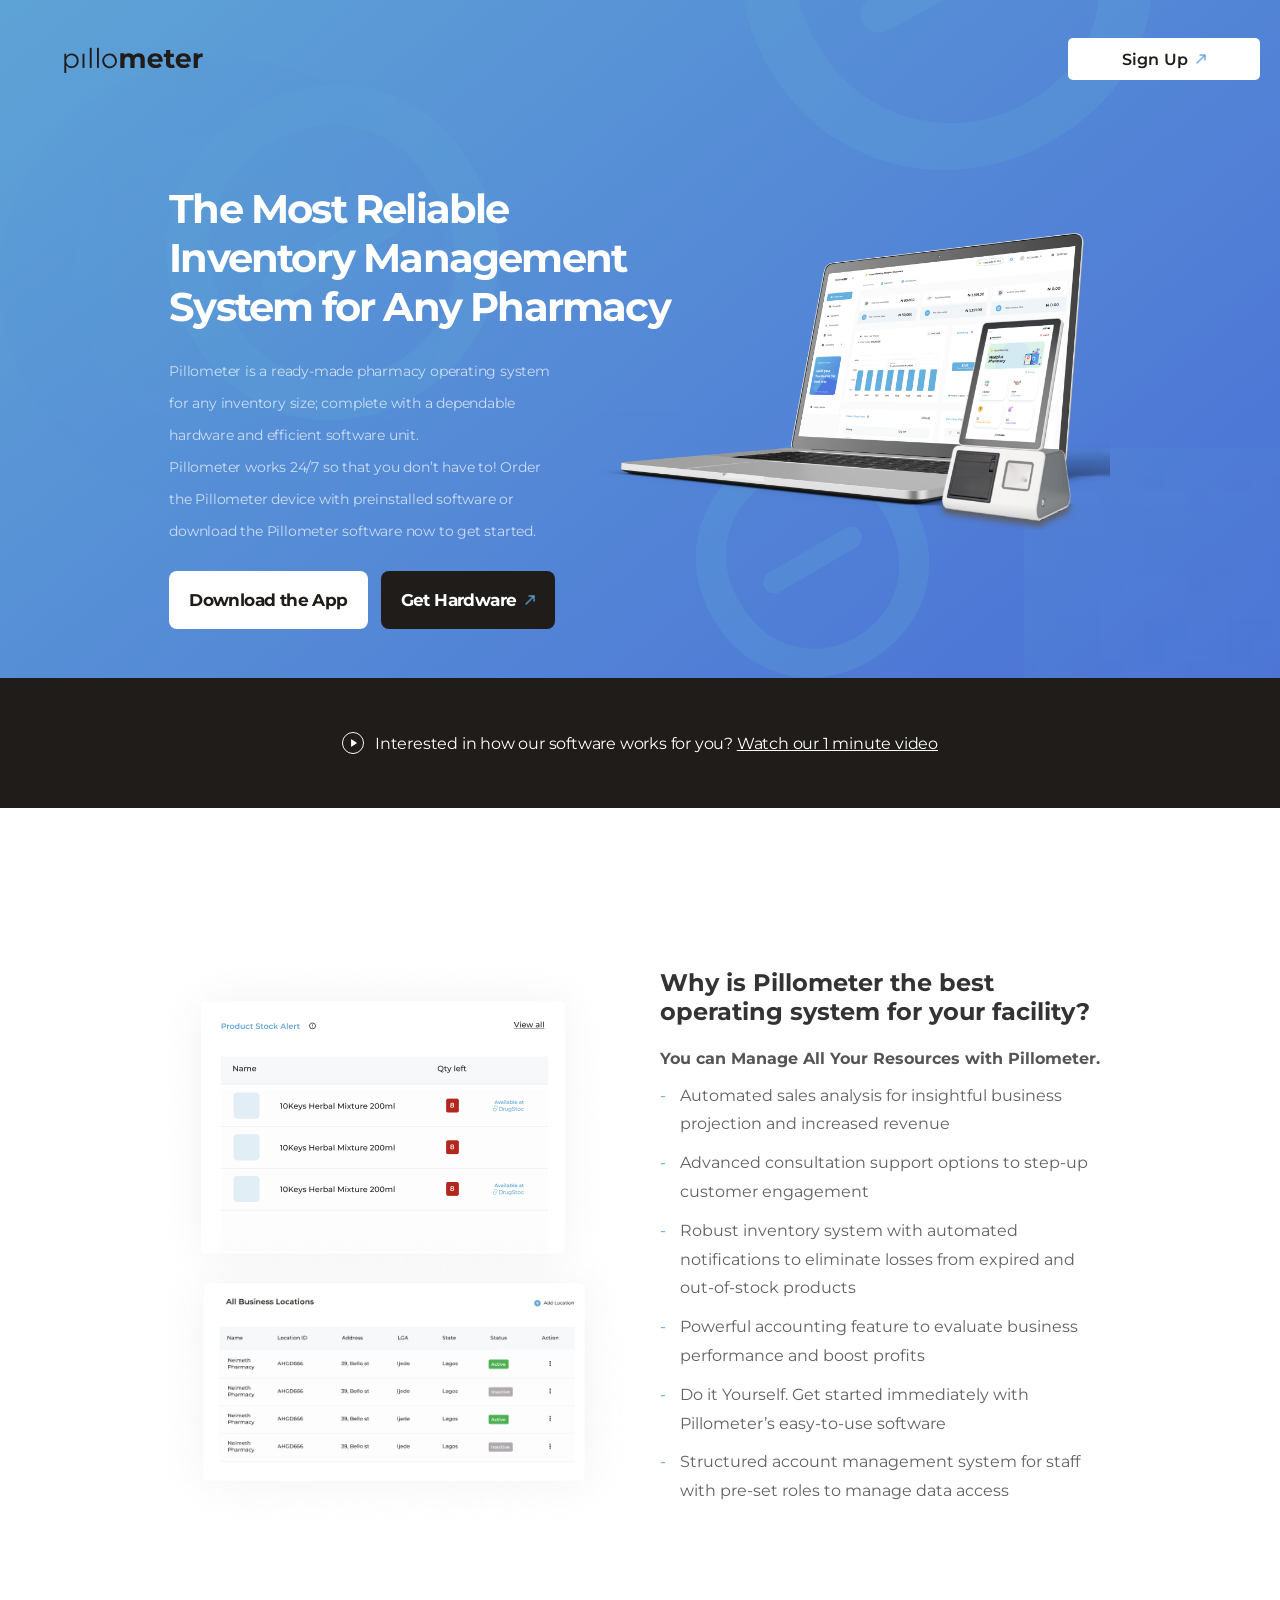
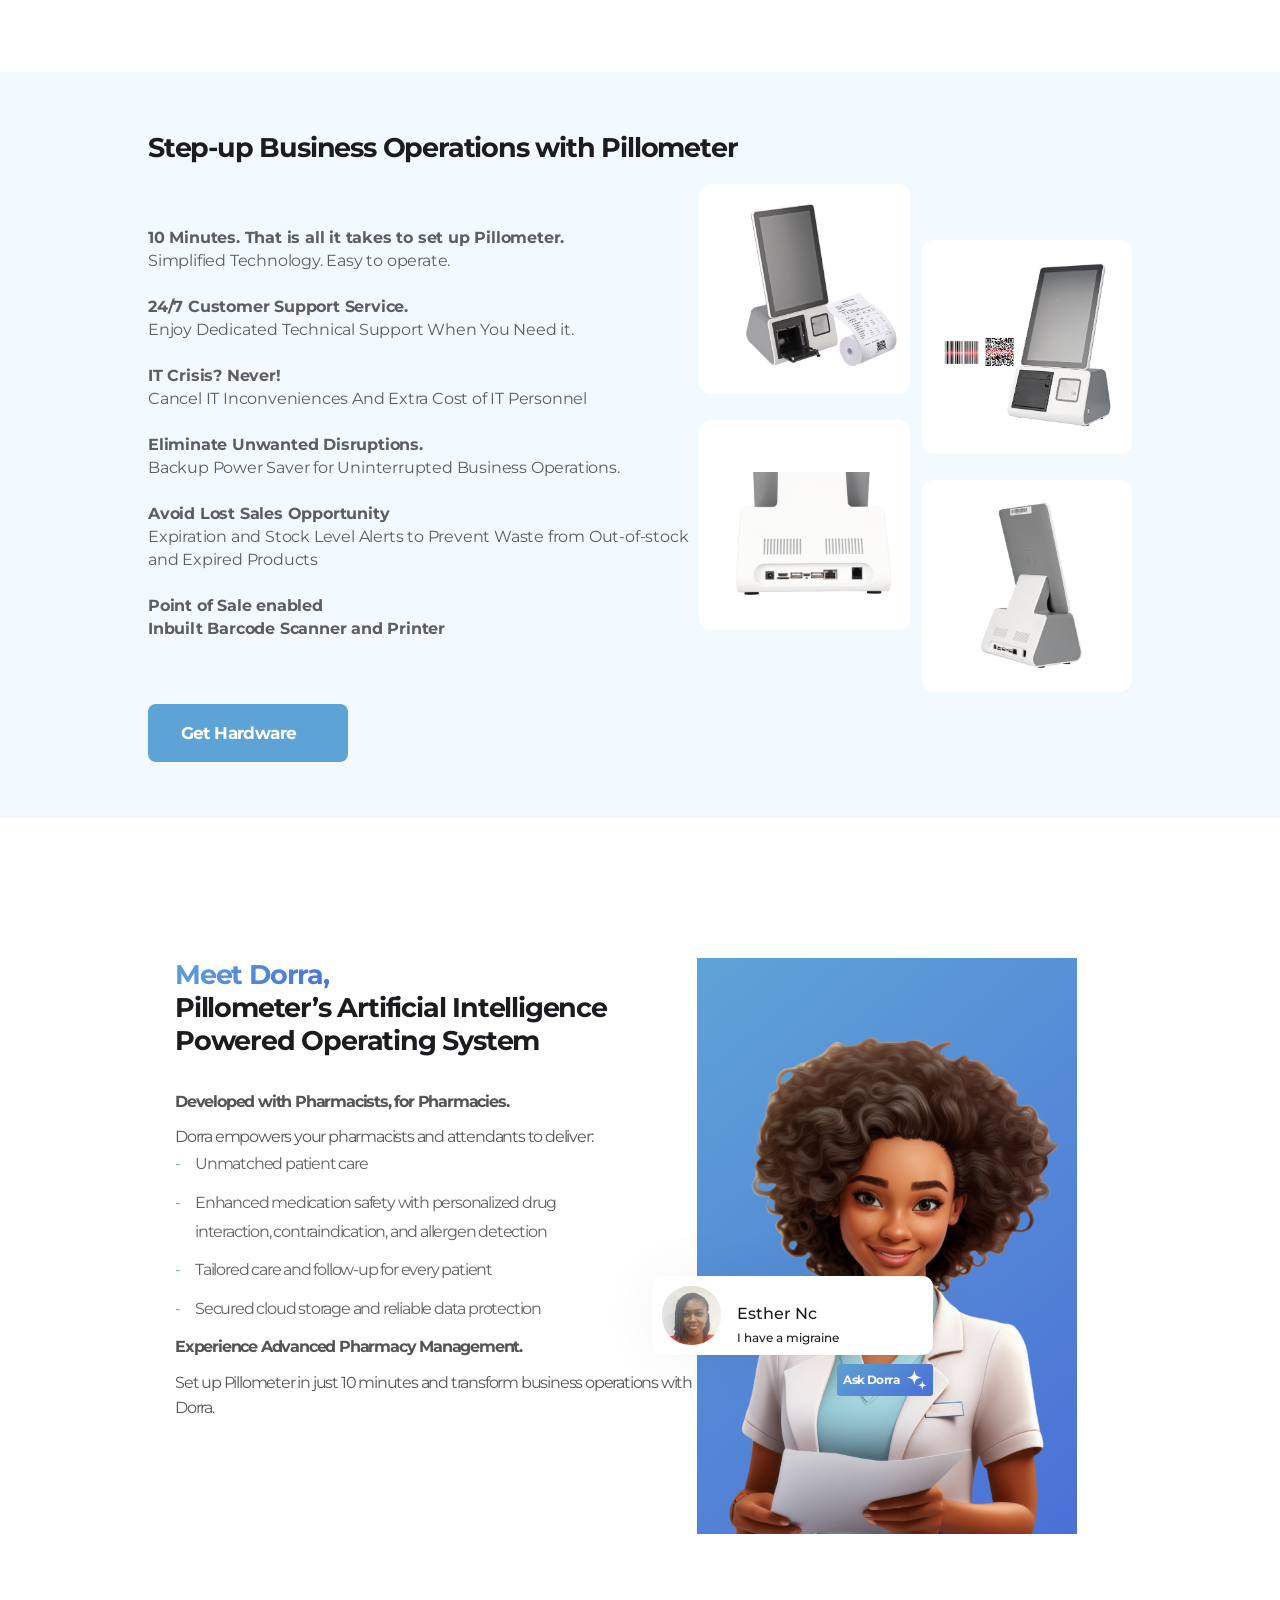
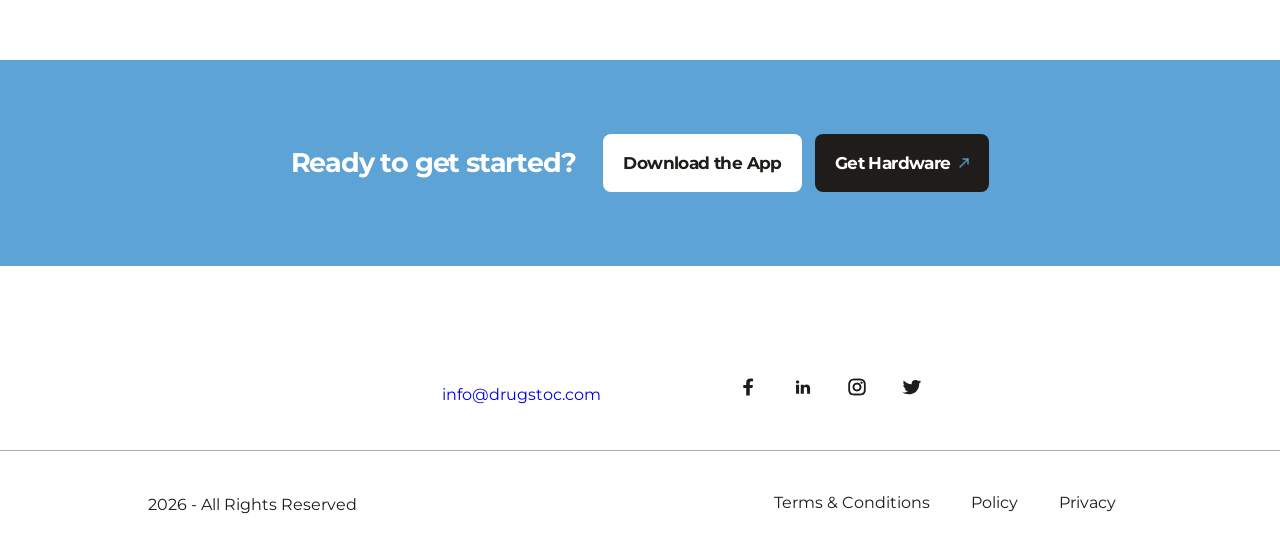
==== commit 031cf039: "Updated Dorra components" ====
--- a/index.html
+++ b/index.html
@@ -276,13 +276,13 @@
             <div class="section__description ui">
               <h2 class="ui heading size-heading3xl">
                 <span class="section__description-span">
-                  Meet D.O.R.R.A, <br />
+                  Meet Dorra, <br />
                 </span>
                 <span>Pillometer’s Artificial Intelligence Powered Operating System</span>
               </h2>
               <p class="description ui text size-textxl">
                 <p class="bold-text">Developed with Pharmacists, for Pharmacies.</p>
-                <p class="description-text">D.O.R.R.A empowers your pharmacists and attendants to deliver:</p>
+                <p class="description-text">Dorra empowers your pharmacists and attendants to deliver:</p>
                 <ul class="unordered-list description-list">
                   <li>Unmatched patient care</li>
                   <li>Enhanced medication safety with personalized drug interaction, contraindication, and allergen detection</li>
@@ -290,14 +290,14 @@
                   <li>Secured cloud storage and reliable data protection</li>
                 </ul>
                 <p class="bold-text">Experience Advanced Pharmacy Management.</p>
-                <p class="description-text">Set up Pillometer in just 10 minutes and transform business operations with D.O.R.R.A.</p>
+                <p class="description-text">Set up Pillometer in just 10 minutes and transform business operations with Dorra.</p>
               </p>
             </div>
             <div class="section__content-1">
               <div class="section__content__stack">
                 <img src="public/images/img_rectangle_16.png" alt="Feature Image" class="section__content__image" />
                 <div class="section__content__actions" id="ask-dora-container">
-                  <button id="ask-dora-button" class="section__content__button ui button heading size-heading2xl">Ask Dora</button>
+                  <button id="ask-dora-button" class="section__content__button ui button heading size-heading2xl">Ask Dorra</button>
                   <img src="public/images/img_christmas_stars.svg" alt="" class="section__content__icon" aria-hidden="true" />
                 </div>
               </div>
@@ -308,7 +308,7 @@
                 <div class="section__testimonials__column--text">
                   <p class="section__testimonials__author ui text size-textxl">Esther Nc</p>
                   <h4 class="section__testimonials__message ui heading size-textlg">
-                    What drug can I take with paracetamol to cure menstrual cramps?
+                    I have a migraine
                   </h4>
                 </div>
               </div>
@@ -430,15 +430,17 @@
 
       if (button.innerText === 'Restart') {
         if (window.innerWidth >= 1700) {
-          bottomPosition = '4%';
+          bottomPosition = '-4%';
+        } else if (window.innerWidth <= 400) {
+          bottomPosition = '-30%';
         } else if (window.innerWidth <= 550) {
-          bottomPosition = '5%';
+          bottomPosition = '-5%';
         } else if (window.innerWidth <= 800) {
-          bottomPosition = '8%';
+          bottomPosition = '-17%';
         } else if (window.innerWidth <= 1050) {
-          bottomPosition = '6.5%';
+          bottomPosition = '-7.5%';
         } else {
-          bottomPosition = '8%';
+          bottomPosition = '-21%';
         }
       } else {
         if (window.innerWidth <= 550) {
@@ -456,7 +458,7 @@
       const sectionContent = document.querySelector('.section__content-1');
       const button = document.getElementById('ask-dora-button');
 
-      if (button.innerText === 'Ask Dora') {
+      if (button.innerText === 'Ask Dorra') {
         // Add new testimonial
         const newTestimonial = document.createElement('div');
         newTestimonial.className = 'section__testimonials-2 fade-in';
@@ -465,9 +467,12 @@
             <img src="public/images/img_rectangle_16_copy.png" alt="Whatsapp Image" class="section__testimonials__image" />
           </div>
           <div class="section__testimonials__column--text">
-            <p class="section__testimonials__author ui text size-textxl">Dora</p>
+            <p class="section__testimonials__author ui text size-textxl">Dorra</p>
             <h4 class="section__testimonials__message ui heading size-textlg">
-              Felvin is a very good option, given that the patient is below 40 years.
+              Treatment for acute migraine aims to stop the attack or reduce the severity of the headache and associated symptoms.
+            </h4>
+            <h4 class="section__testimonials__message ui heading size-textlg">
+              Lifestyle changes such as maintaining regular meals, hydration, sleep, and exercise can also help manage migraines. Acute migraine treatment options include medications like triptans (such as sumatriptan) or NSAIDs like ibuprofen. It's important to consult a healthcare professional for a personalized treatment plan.
             </h4>
           </div>
         `;
@@ -492,7 +497,7 @@
         }
 
         // Revert CSS for section__content__actions
-        button.innerText = 'Ask Dora';
+        button.innerText = 'Ask Dorra';
         resizeActionsBottomPosition();
       }
     });
--- a/css/index.css
+++ b/css/index.css
@@ -1254,28 +1254,33 @@
 }
 
 .section__testimonials-2 {
-  bottom: 15%;
+  bottom: -15%;
   background: linear-gradient(141deg, #5ea3d6, #4b70d6);
 }
 
 @media screen and (max-width: 1050px) {
   .section__testimonials-2 {
-    bottom: 13%;
+    bottom: -1%;
   }
 }
 @media screen and (max-width: 768px) {
   .section__testimonials-2 {
-    bottom: 14%;
+    bottom: -10%;
   }
 }
 @media screen and (max-width: 550px) {
   .section__testimonials-2 {
-    bottom: 15%;
+    bottom: 3%;
+  }
+}
+@media screen and (max-width: 400px) {
+  .section__testimonials-2 {
+    bottom: -20%;
   }
 }
 @media screen and (min-width: 1700px) {
   .section__testimonials-2 {
-    bottom: 11%;
+    bottom: -11%;
   }
 }
 
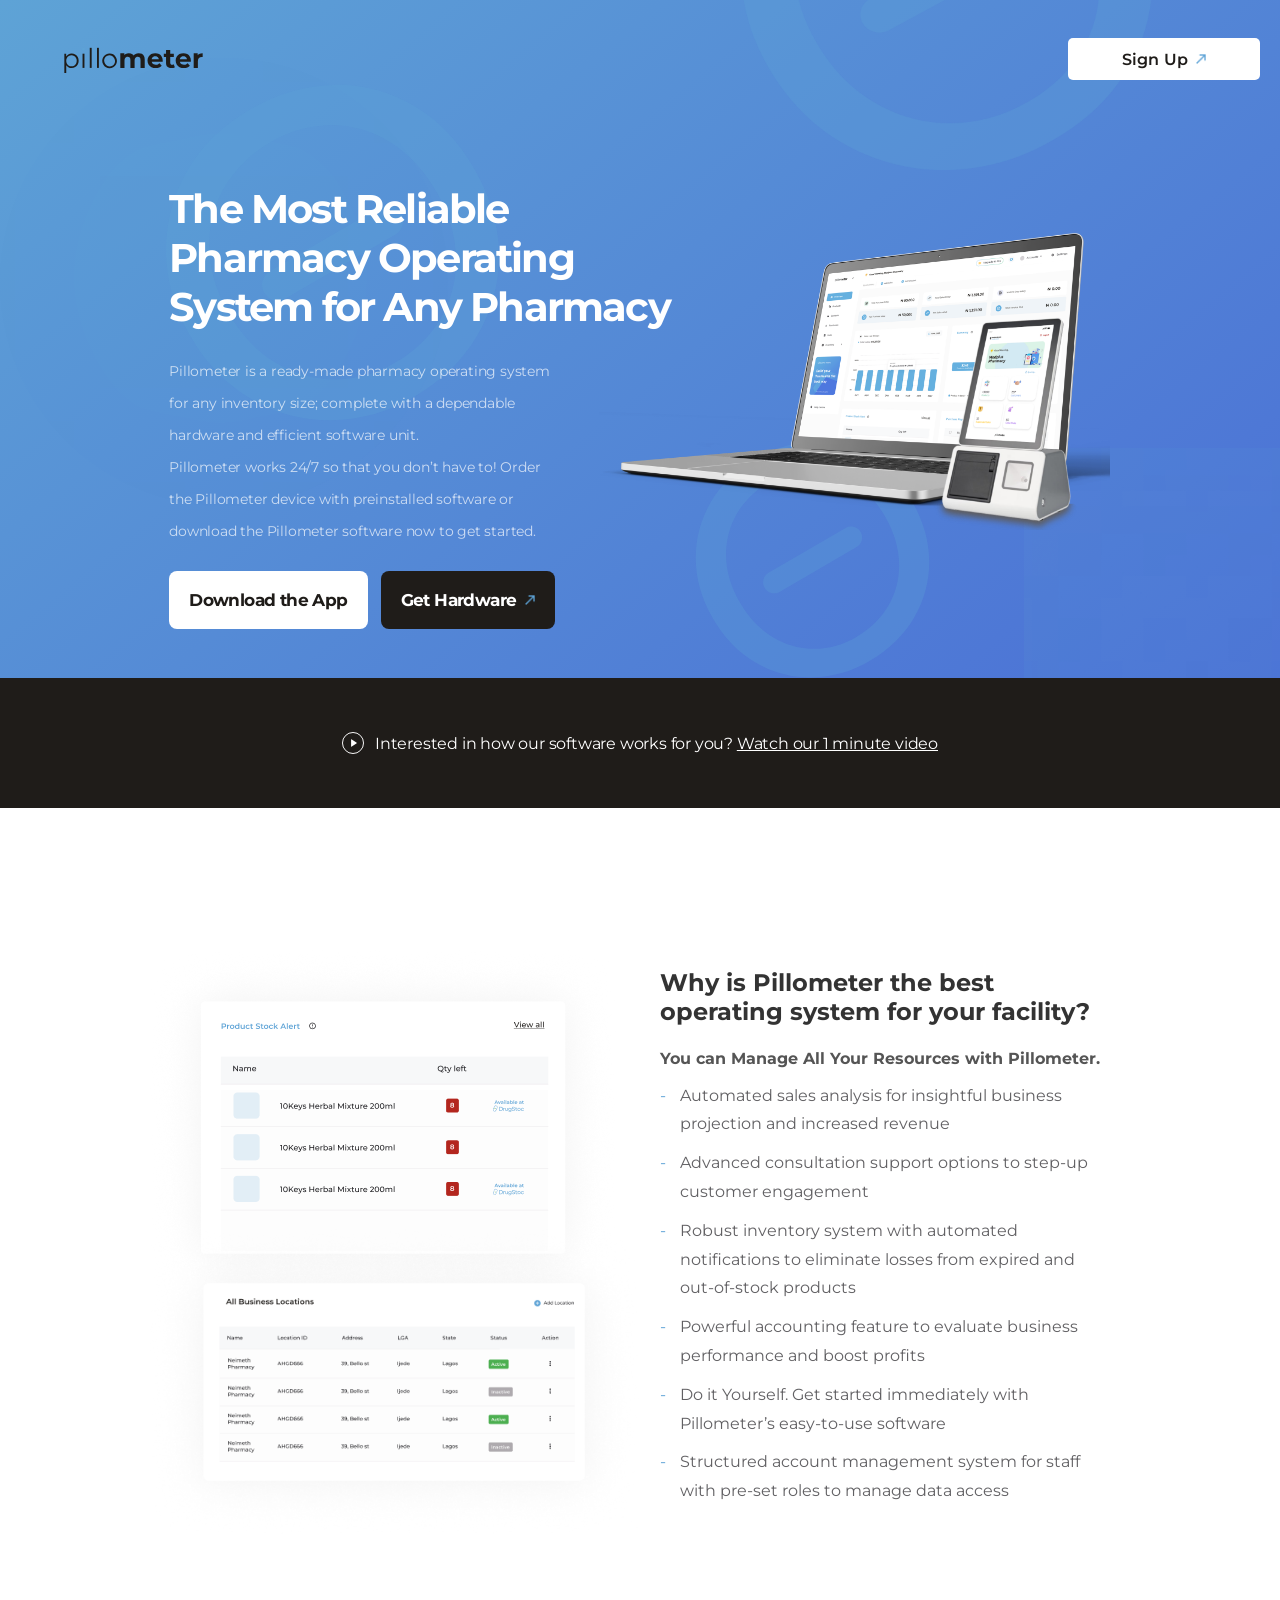
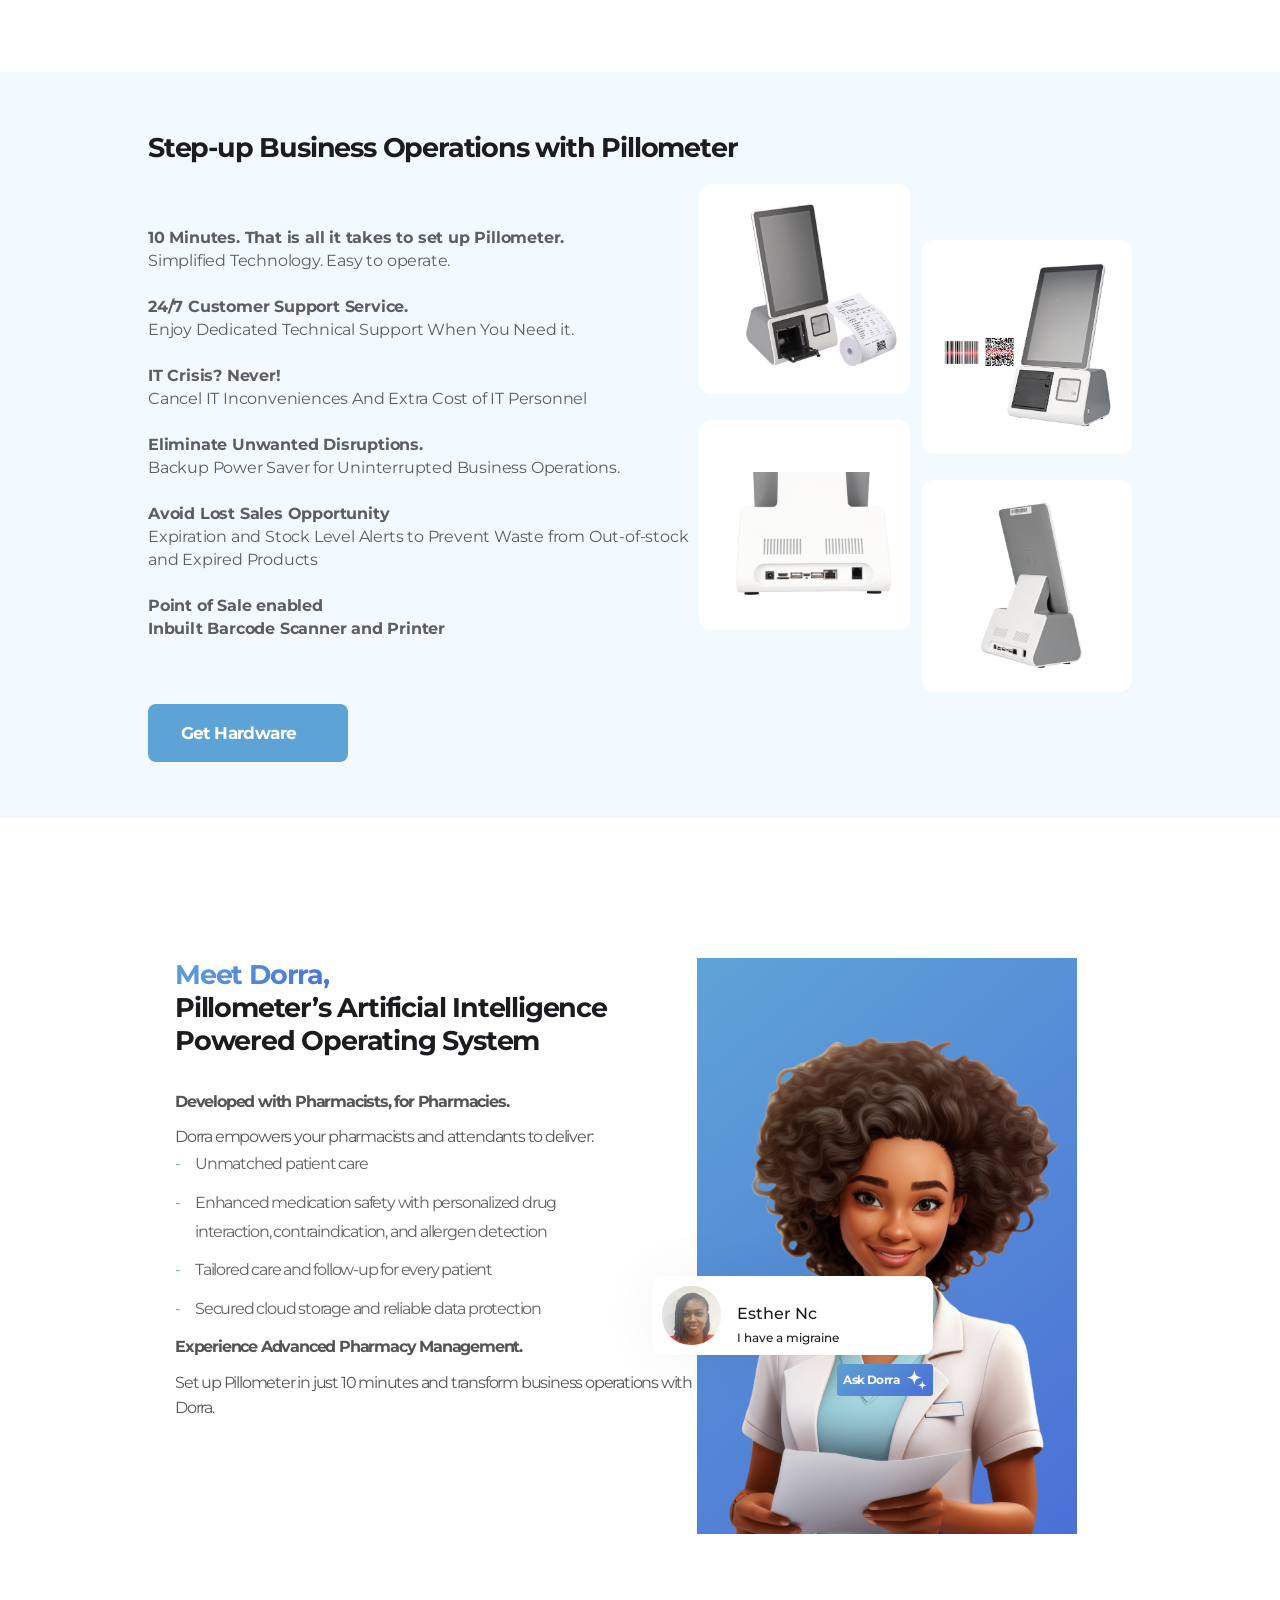
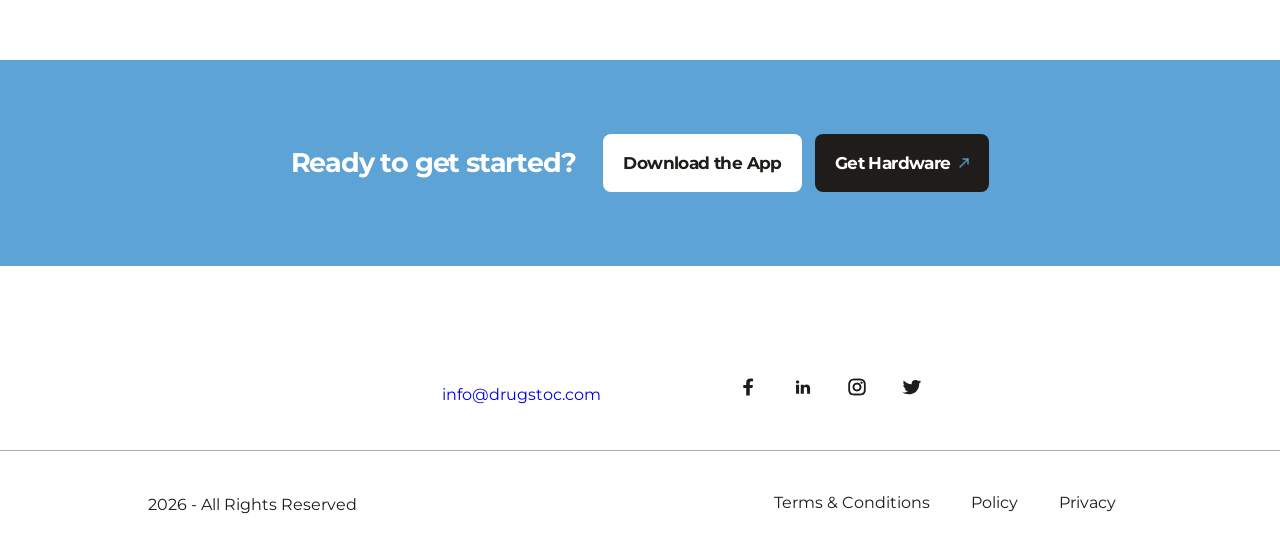
==== commit d01b03e0: "Changed Pillometer header" ====
--- a/index.html
+++ b/index.html
@@ -57,7 +57,7 @@
                     <div class="container-xs">
                       <div class="section__description-column">
                         <h1 class="section__title ui heading size-heading4xl">
-                          The Most Reliable<br />Inventory Management<br />System for Any Pharmacy
+                          The Most Reliable<br />Pharmacy Operating<br />System for Any Pharmacy
                         </h1>
                         <p class="section__subtitle ui text size-text2xl">
                           Pillometer is a ready-made pharmacy operating system for any inventory size; complete with a
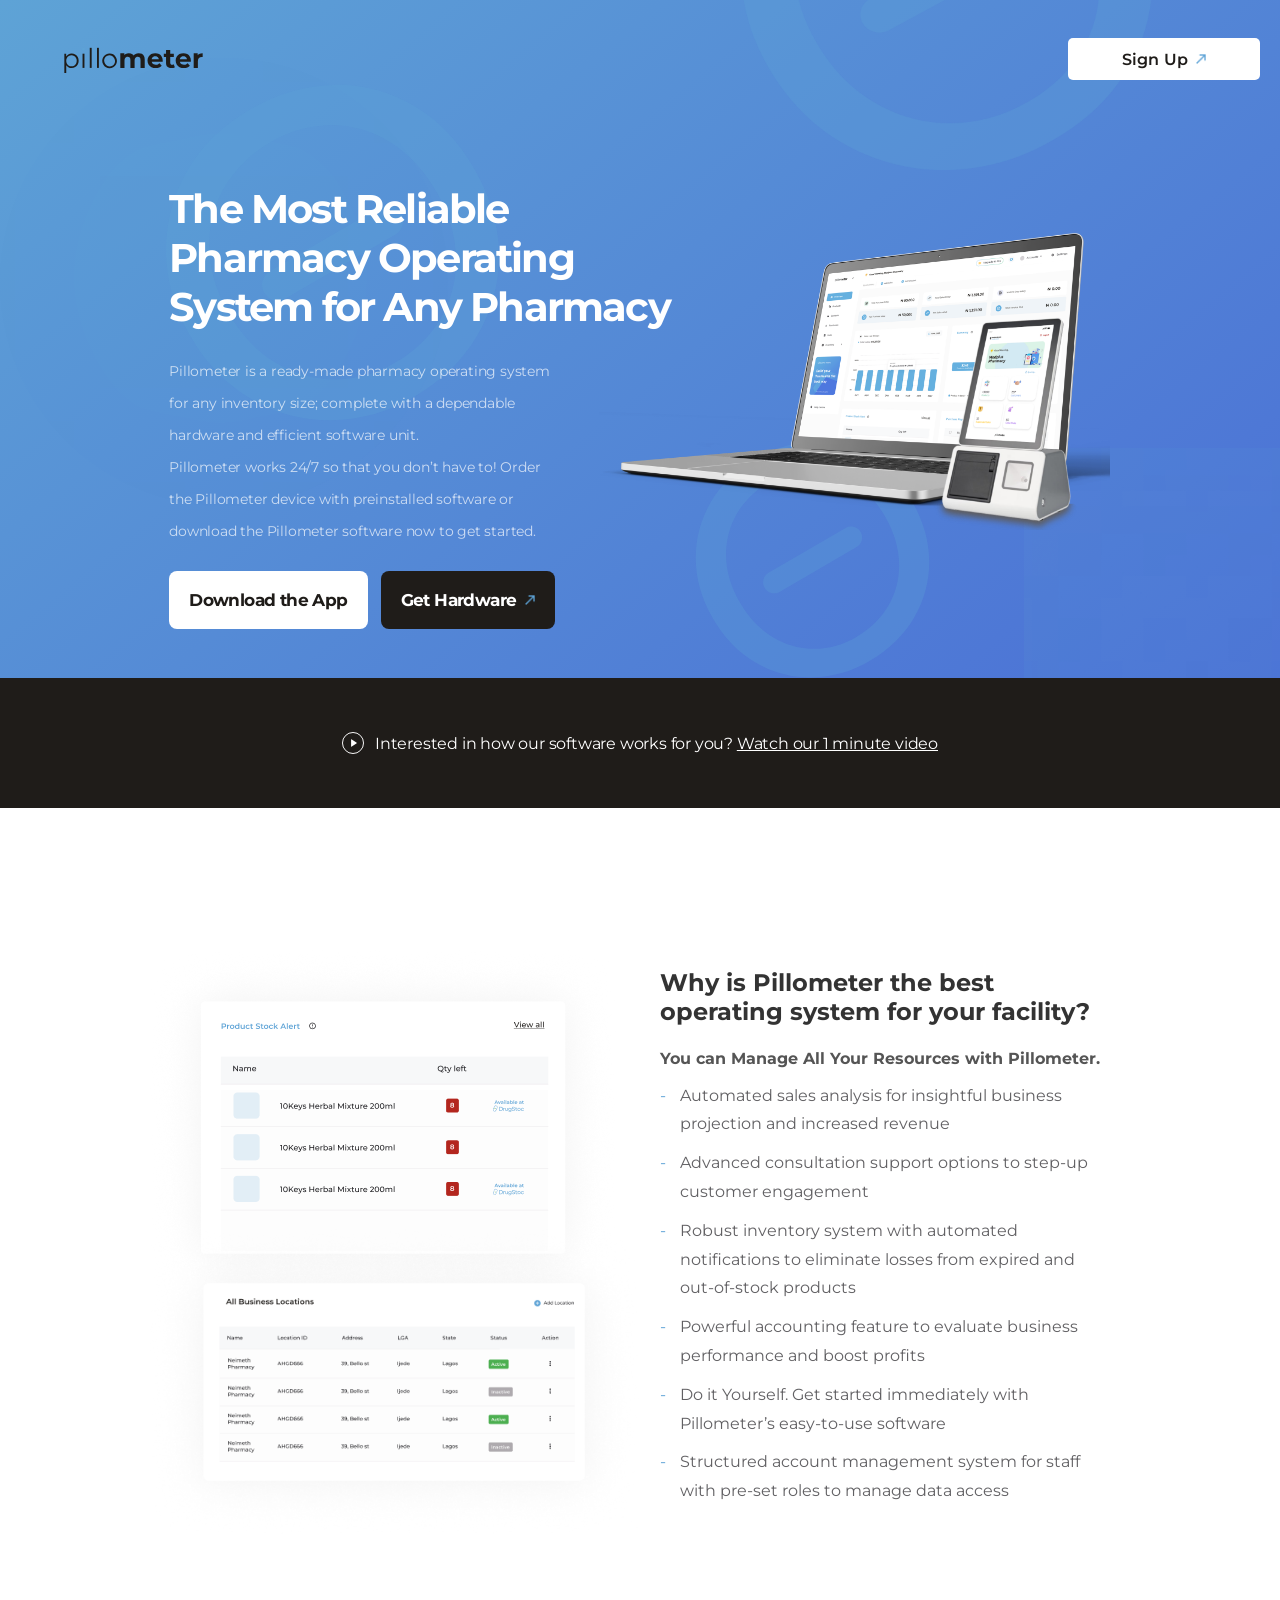
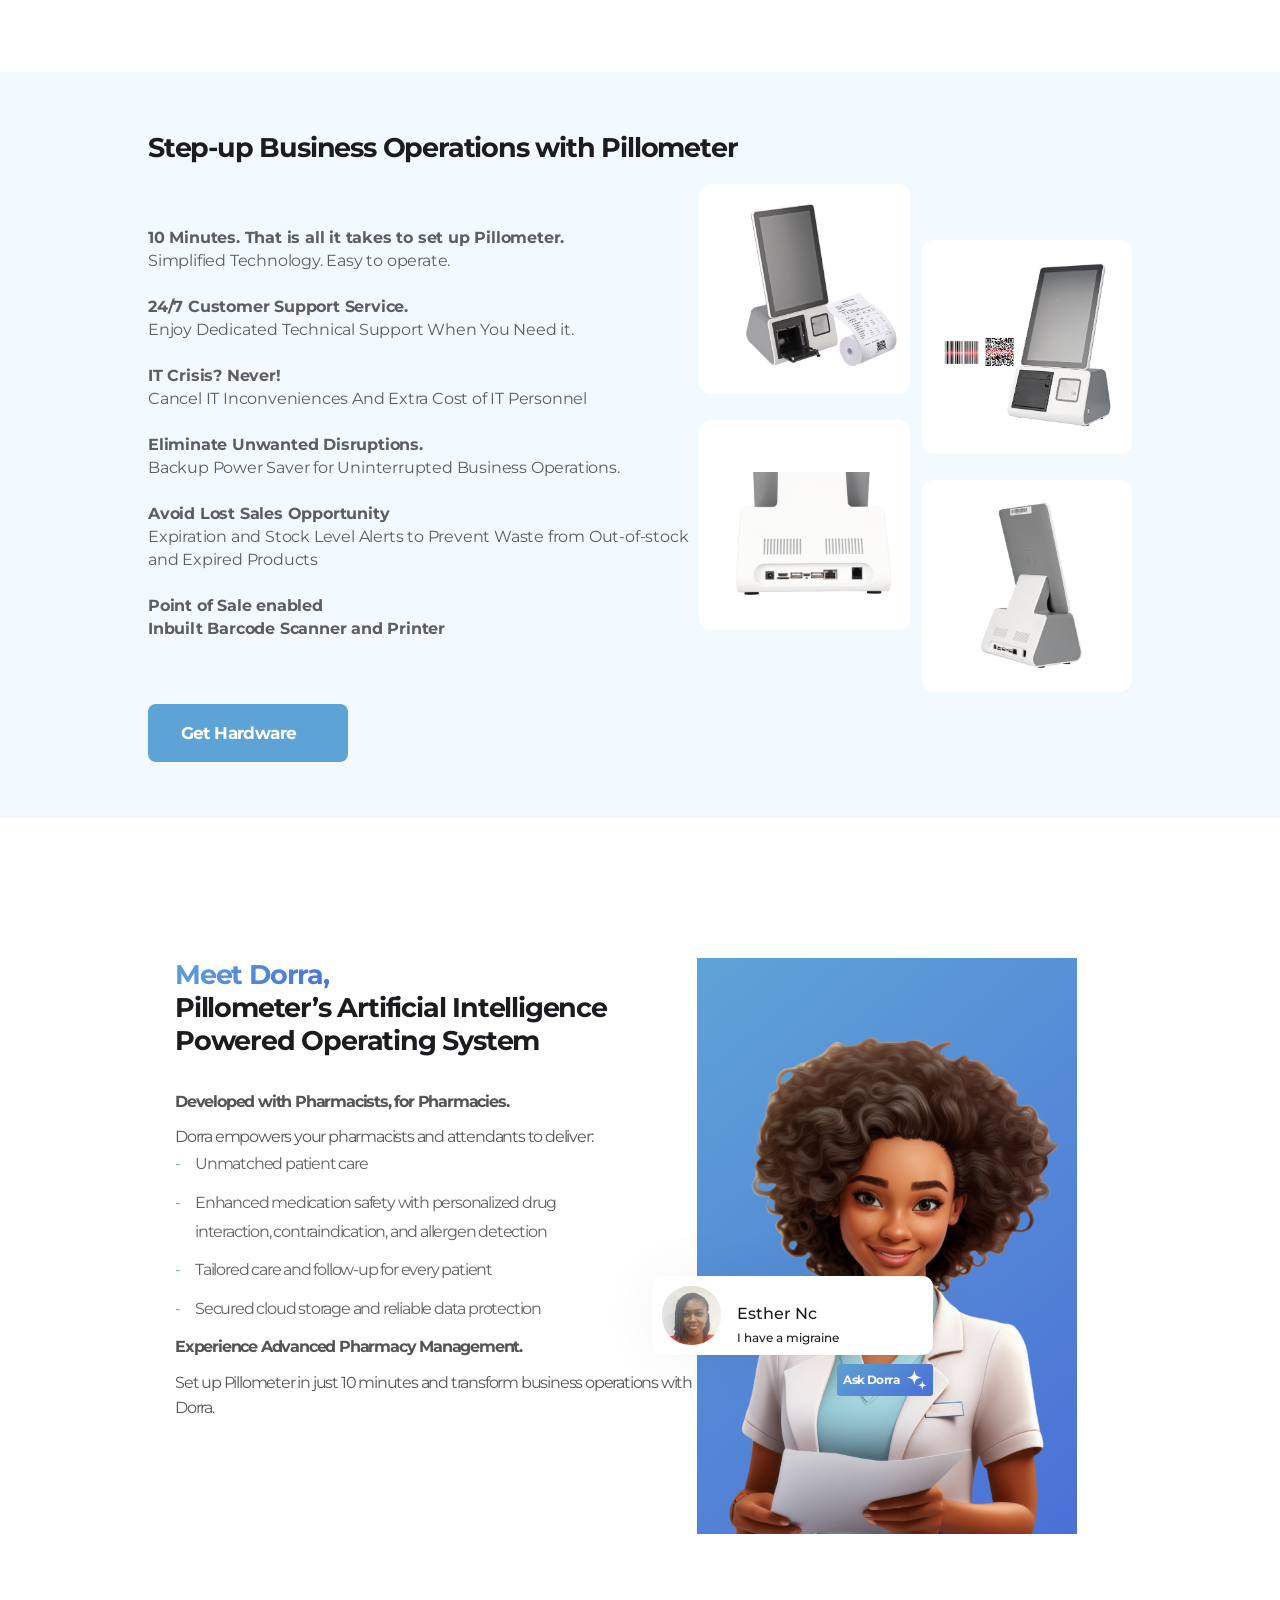
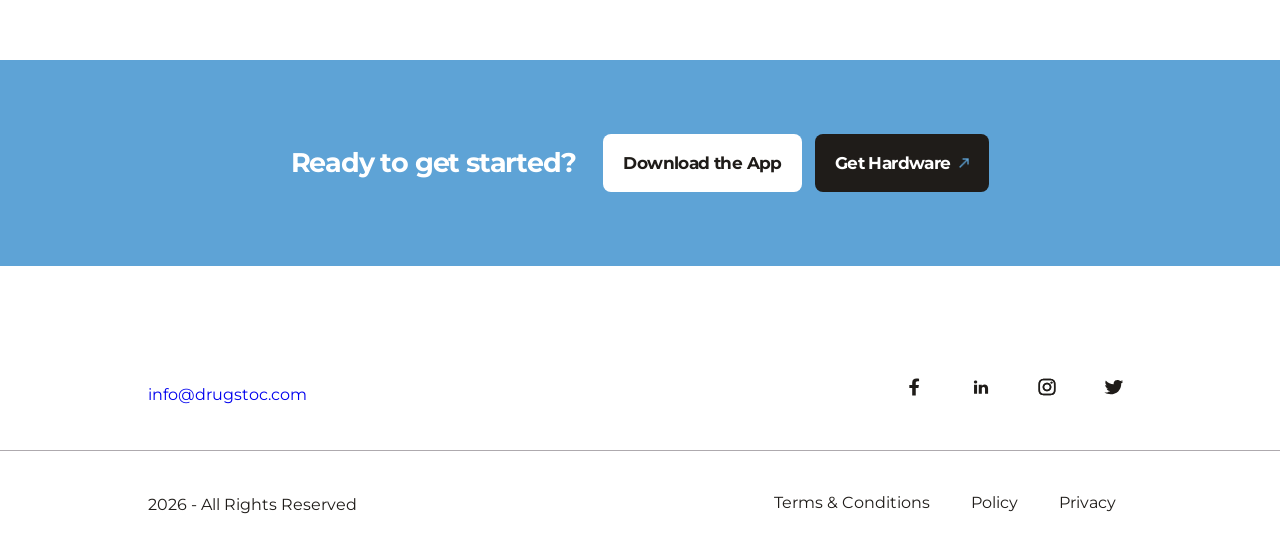
==== commit bc1be5b5: "Added form page" ====
--- a/index.html
+++ b/index.html
@@ -10,6 +10,7 @@
       name="description"
       content="Discover Pillometer, the ultimate pharmacy operating system designed for seamless inventory management. Watch our video to see how it can transform your pharmacy's efficiency."
     />
+    <link rel="stylesheet" type="text/css" href="./css/fonts.css" />
     <link rel="stylesheet" type="text/css" href="./css/index.css" />
   </head>
   <body>
--- a/css/fonts.css
+++ b/css/fonts.css
@@ -0,0 +1,28 @@
+@font-face {
+  font-display: swap;
+  font-style: normal;
+  src: url("../public/fonts/MontserratSemiBold.ttf");
+  font-family: "Montserrat";
+  font-weight: 600;
+}
+@font-face {
+  font-display: swap;
+  font-style: normal;
+  src: url("../public/fonts/MontserratBold.ttf");
+  font-family: "Montserrat";
+  font-weight: 700;
+}
+@font-face {
+  font-display: swap;
+  font-style: normal;
+  src: url("../public/fonts/MontserratRegular.ttf");
+  font-family: "Montserrat";
+  font-weight: 400;
+}
+@font-face {
+  font-display: swap;
+  font-style: normal;
+  src: url("../public/fonts/MontserratMedium.ttf");
+  font-family: "Montserrat";
+  font-weight: 500;
+}
--- a/css/index.css
+++ b/css/index.css
@@ -1459,7 +1459,9 @@
 }
 
 .footer__contact-info {
-  margin-right: 18px;
+  max-width: 80%;
+  width: 100%;
+  padding: 0px 20px;
   display: flex;
   justify-content: space-between;
   align-items: center;
@@ -1940,32 +1942,3 @@
     max-width: 60%;
   }
 }
-
-@font-face {
-  font-display: swap;
-  font-style: normal;
-  src: url("../public/fonts/MontserratSemiBold.ttf");
-  font-family: "Montserrat";
-  font-weight: 600;
-}
-@font-face {
-  font-display: swap;
-  font-style: normal;
-  src: url("../public/fonts/MontserratBold.ttf");
-  font-family: "Montserrat";
-  font-weight: 700;
-}
-@font-face {
-  font-display: swap;
-  font-style: normal;
-  src: url("../public/fonts/MontserratRegular.ttf");
-  font-family: "Montserrat";
-  font-weight: 400;
-}
-@font-face {
-  font-display: swap;
-  font-style: normal;
-  src: url("../public/fonts/MontserratMedium.ttf");
-  font-family: "Montserrat";
-  font-weight: 500;
-}
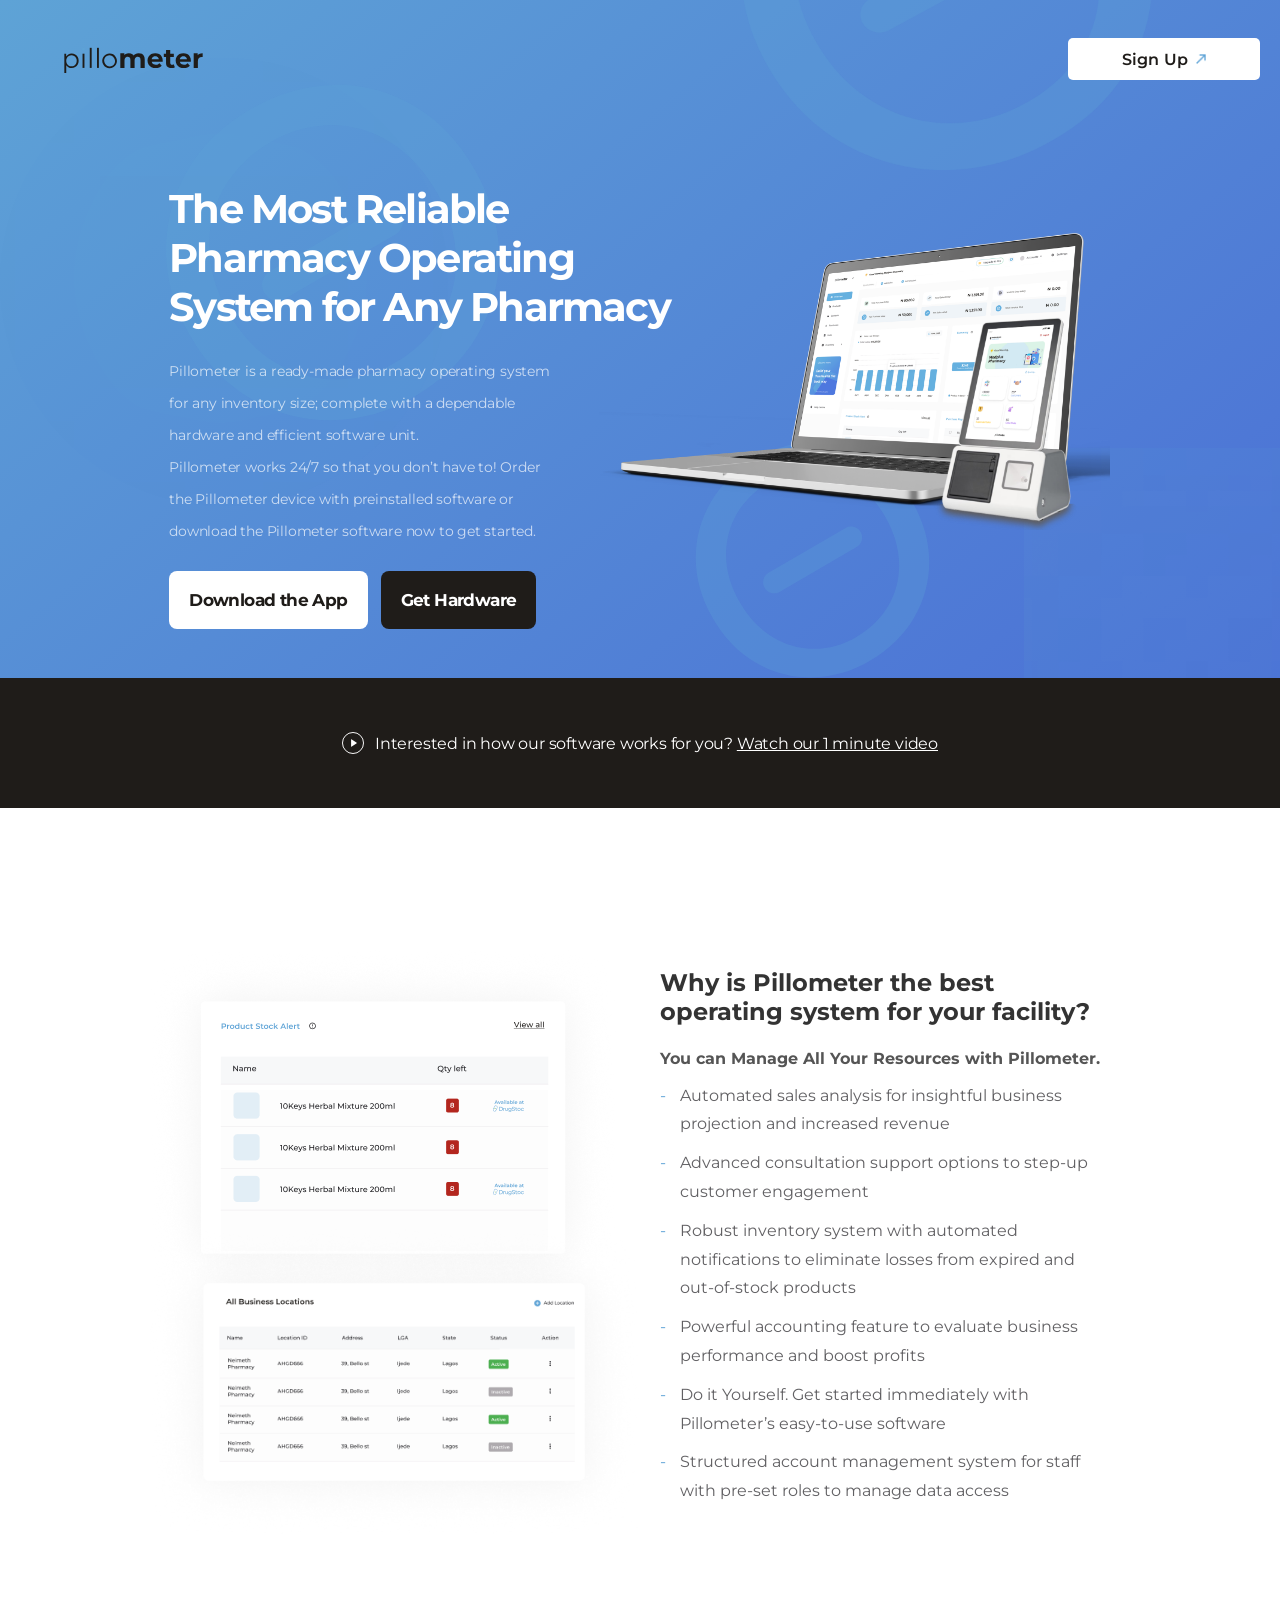
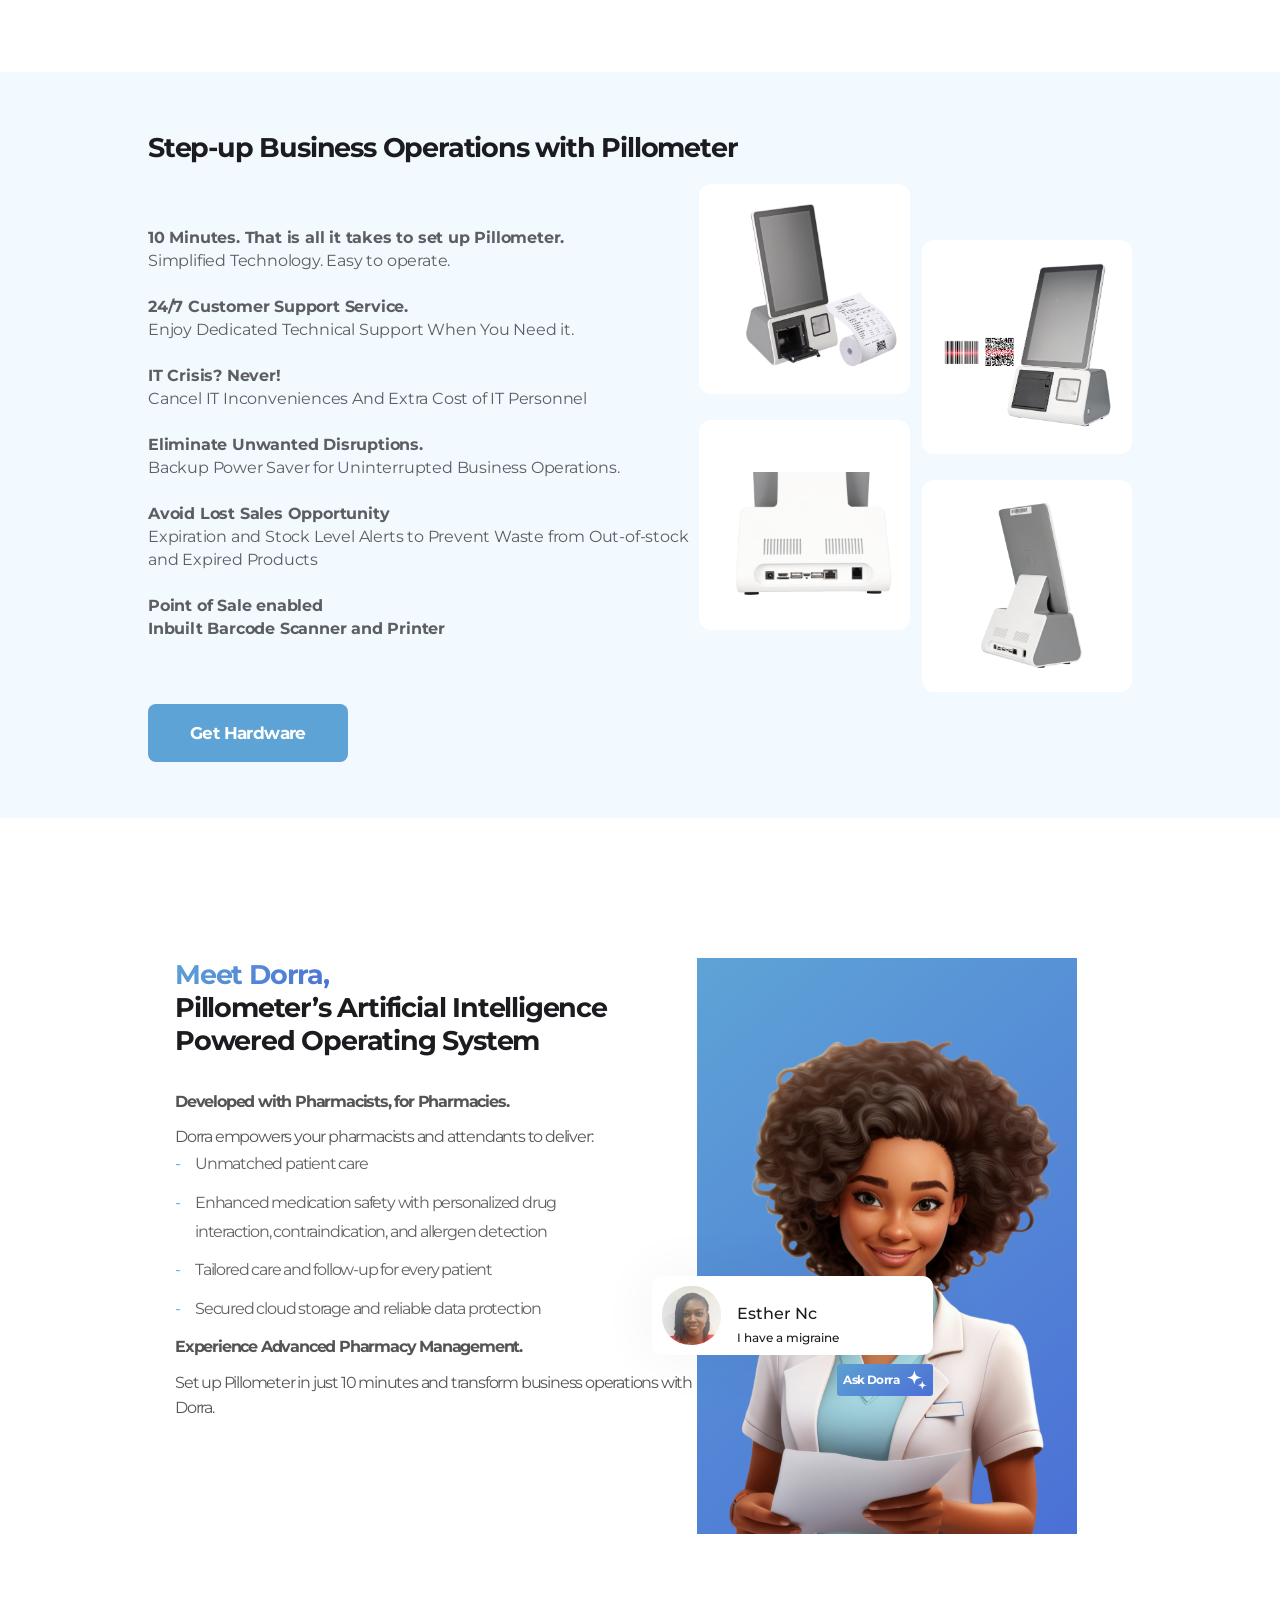
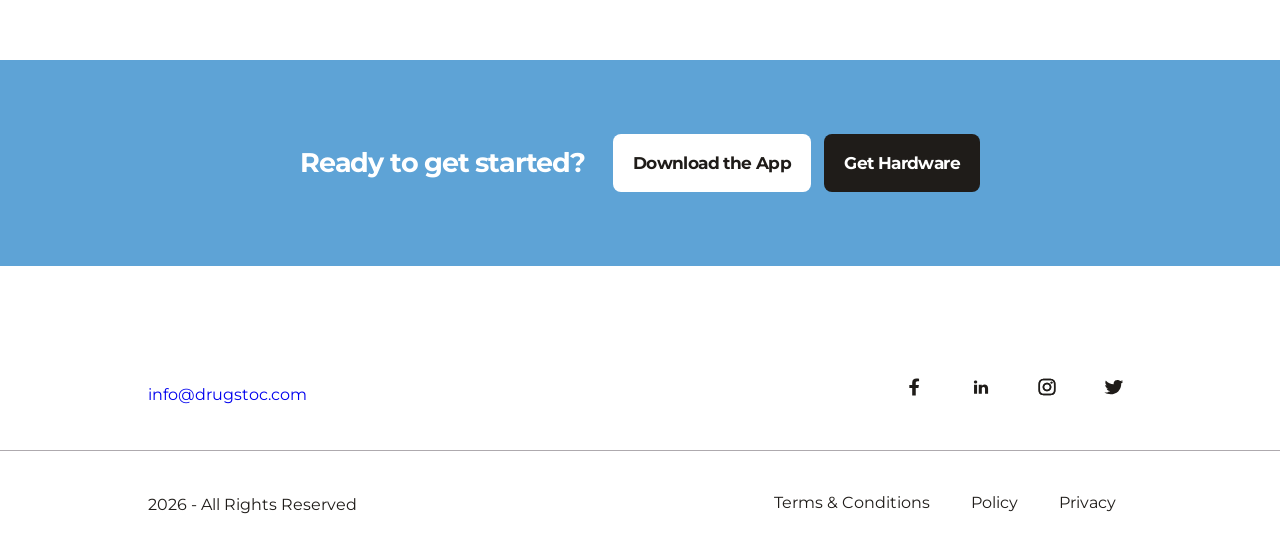
==== commit 2d60c80a: "Updateed responsiveness for download page" ====
--- a/index.html
+++ b/index.html
@@ -69,20 +69,15 @@
                         <div class="call-to-action__buttons">
                           <button
                             class="services-section__button ui button material_theme_sys_light_on_primary size-sm fill round"
-                            onclick="openAppropriateLink()"
+                            onclick="window.location.href='download.html'"
                           >
                             Download the App
                           </button>
                           <button
                             class="services-section__button ui button re_branding_colors_rebranding_color_black size-sm fill round"
-                            onclick="
-                              window.open(
-                                'https://forms.gle/WuCHsr2H6U8ATSou6',
-                                '_blank'
-                              )
-                            "
+                            onclick="window.location.href='order-form.html'"
                           >
-                            Get Hardware &nbsp; <img src="public/images/vector.png" width="10" height="10" alt="" title=""/>
+                            Get Hardware
                           </button>
                         </div>
                         <div class="mobile-hero-images">
@@ -257,14 +252,9 @@
                 </div>
                 <button
                   class="services-section__button ui button re_branding_colors_rebranding_color size-sm fill round"
-                  onclick="
-                    window.open(
-                      'https://forms.gle/WuCHsr2H6U8ATSou6',
-                      '_blank'
-                    )
-                  "
+                  onclick="window.location.href='order-form.html'"
                 >
-                  Get Hardware &nbsp; <img src="public/images/vector.png" width="10" height="10" alt="" title=""/>
+                  Get Hardware
                 </button>
               </div>
             </div>
@@ -325,20 +315,15 @@
               <div class="call-to-action__buttons">
                 <button
                   class="services-section__button ui button material_theme_sys_light_on_primary size-sm fill round"
-                  onclick="openAppropriateLink()"
+                  onclick="window.location.href='download.html'"
                 >
                   Download the App
                 </button>
                 <button
                   class="services-section__button ui button re_branding_colors_rebranding_color_black size-sm fill round"
-                  onclick="
-                    window.open(
-                      'https://forms.gle/WuCHsr2H6U8ATSou6',
-                      '_blank'
-                    )
-                  "
+                  onclick="window.location.href='order-form.html'"
                 >
-                  Get Hardware &nbsp; <img src="public/images/vector.png" width="10" height="10" alt="" title=""/>
+                  Get Hardware
                 </button>
               </div>
             </div>
